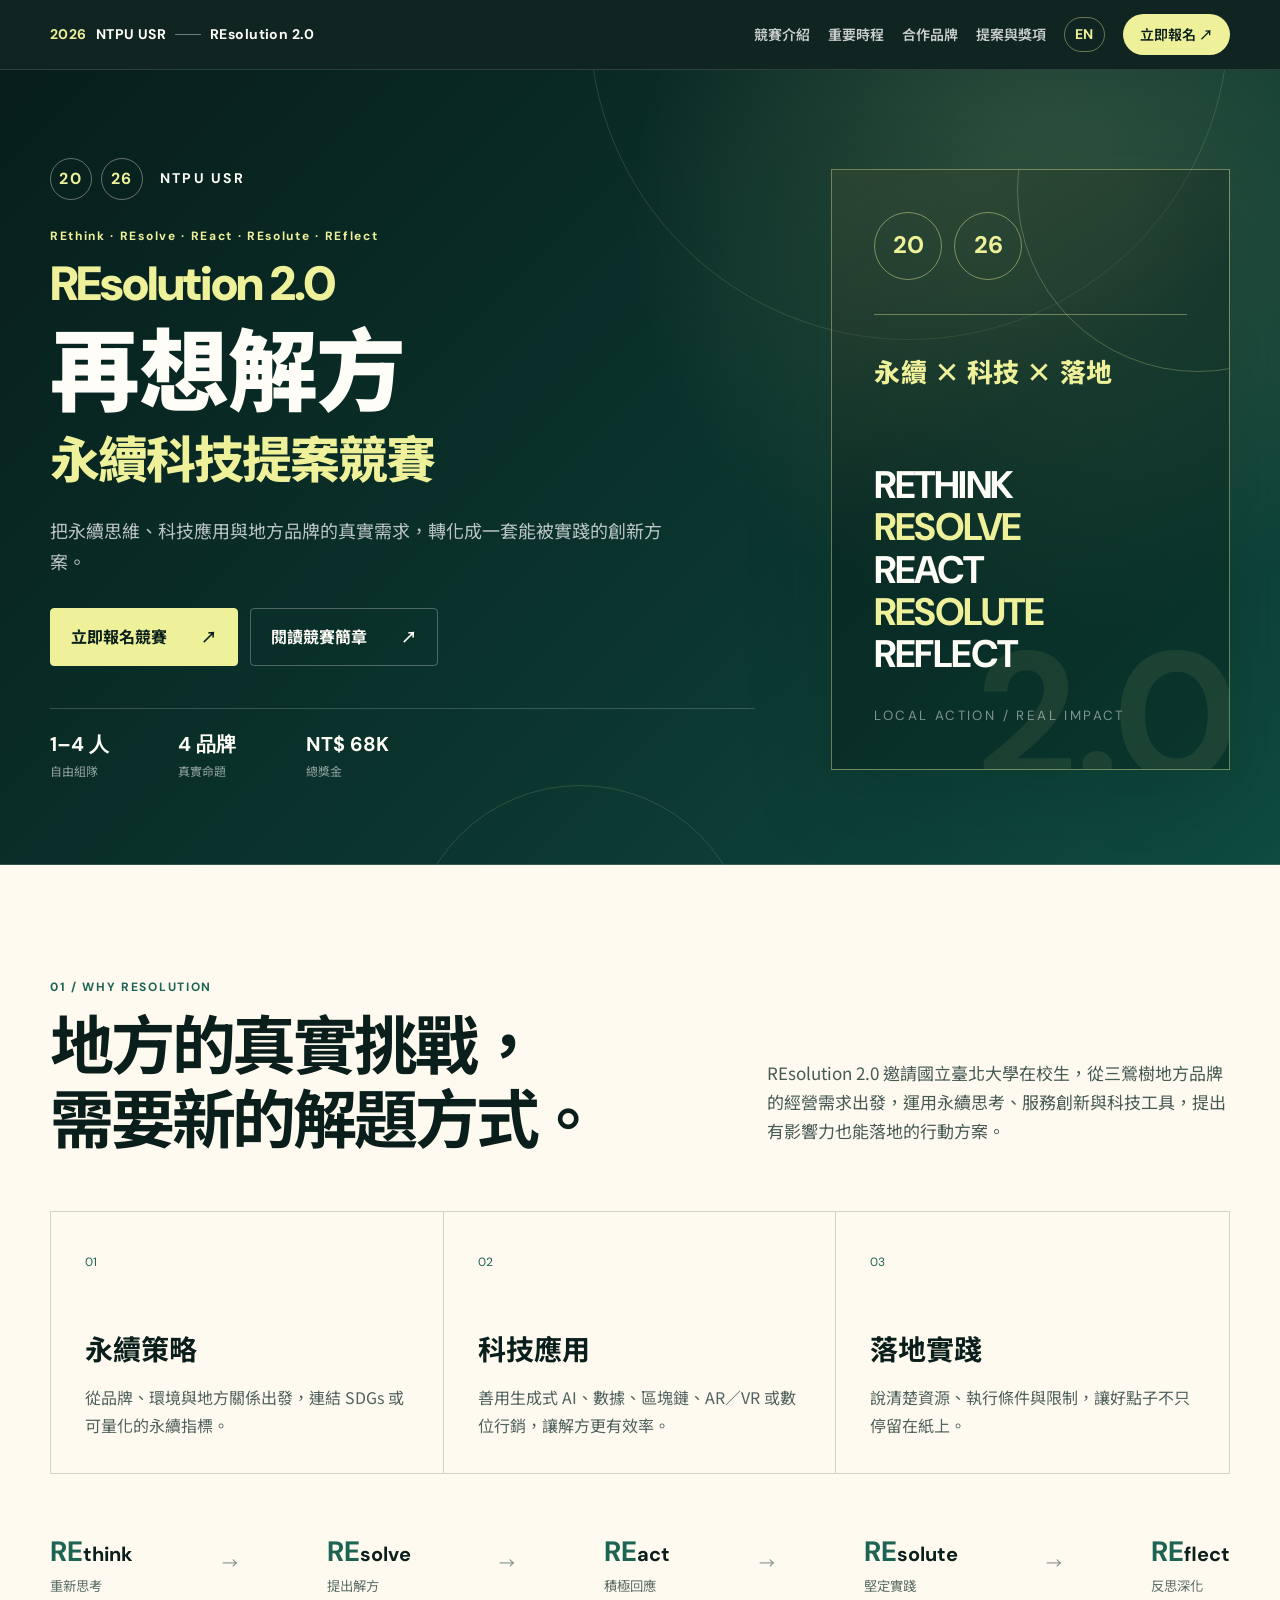
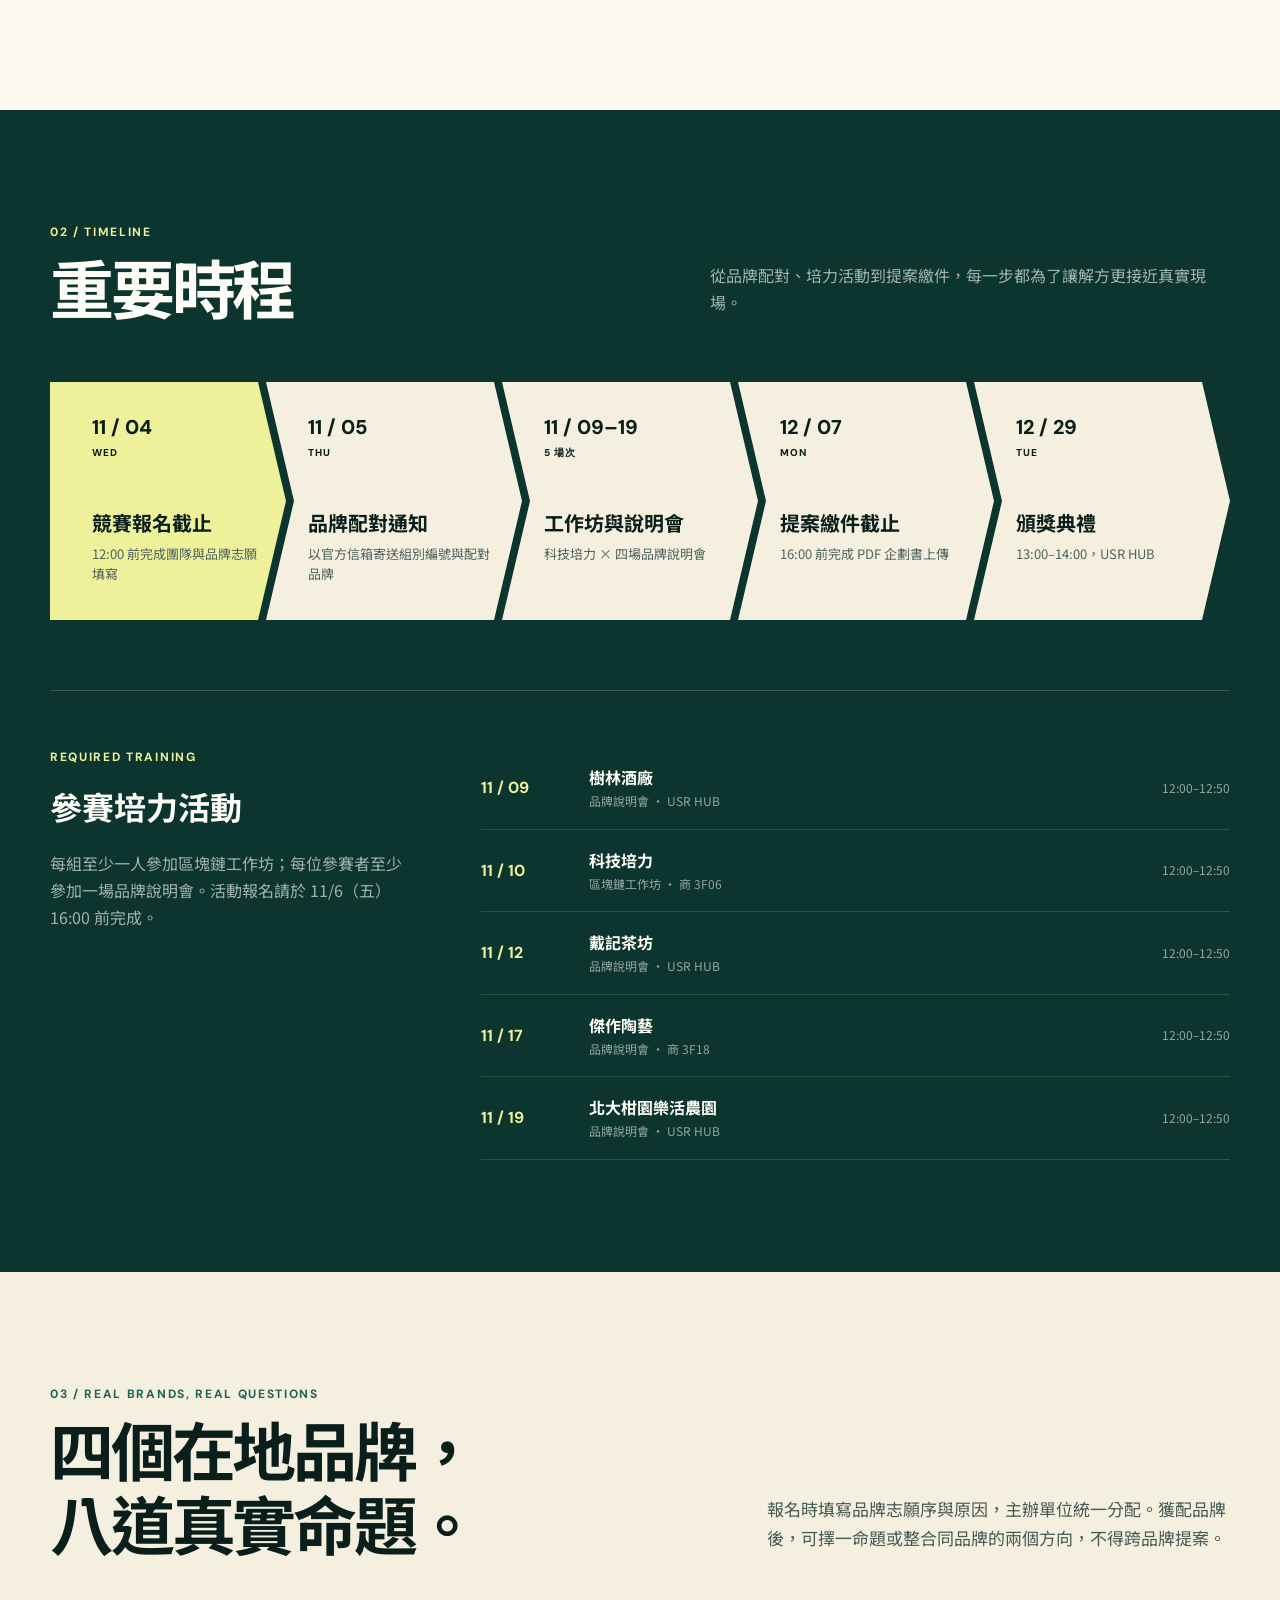
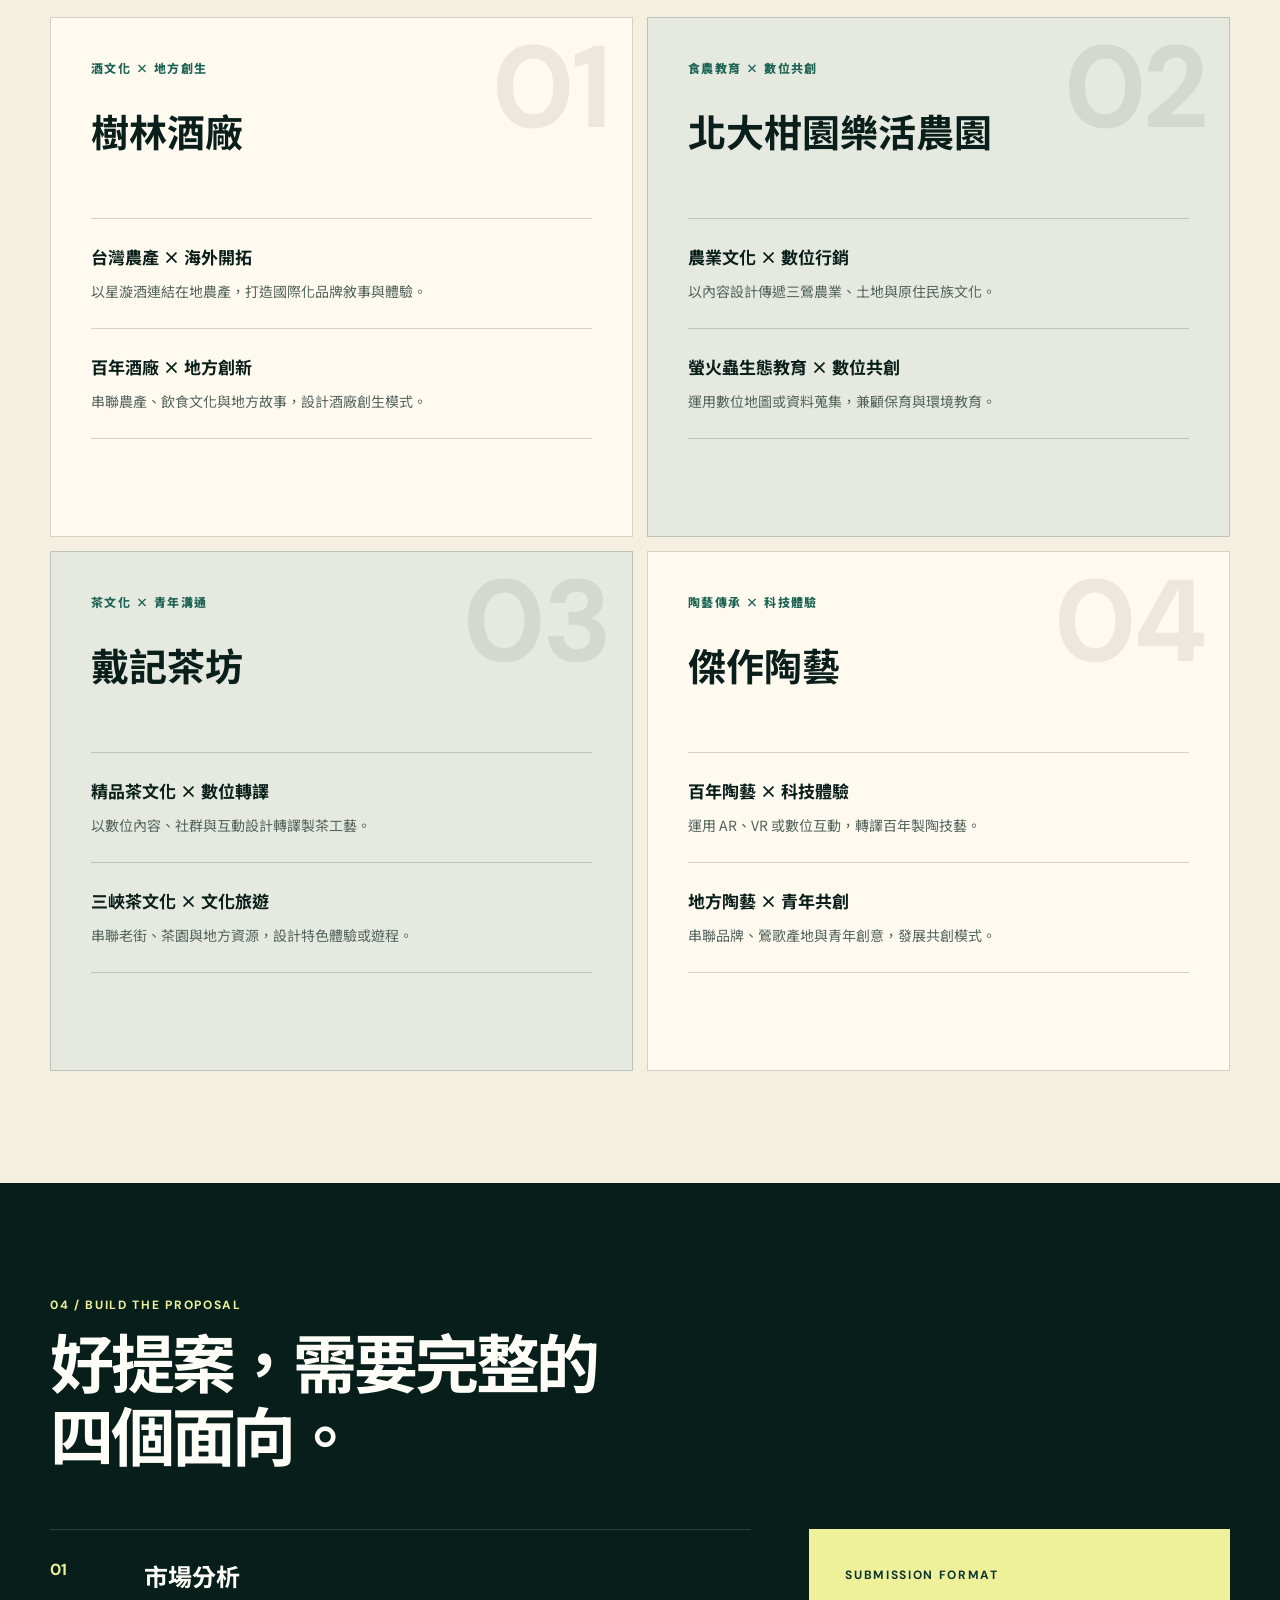
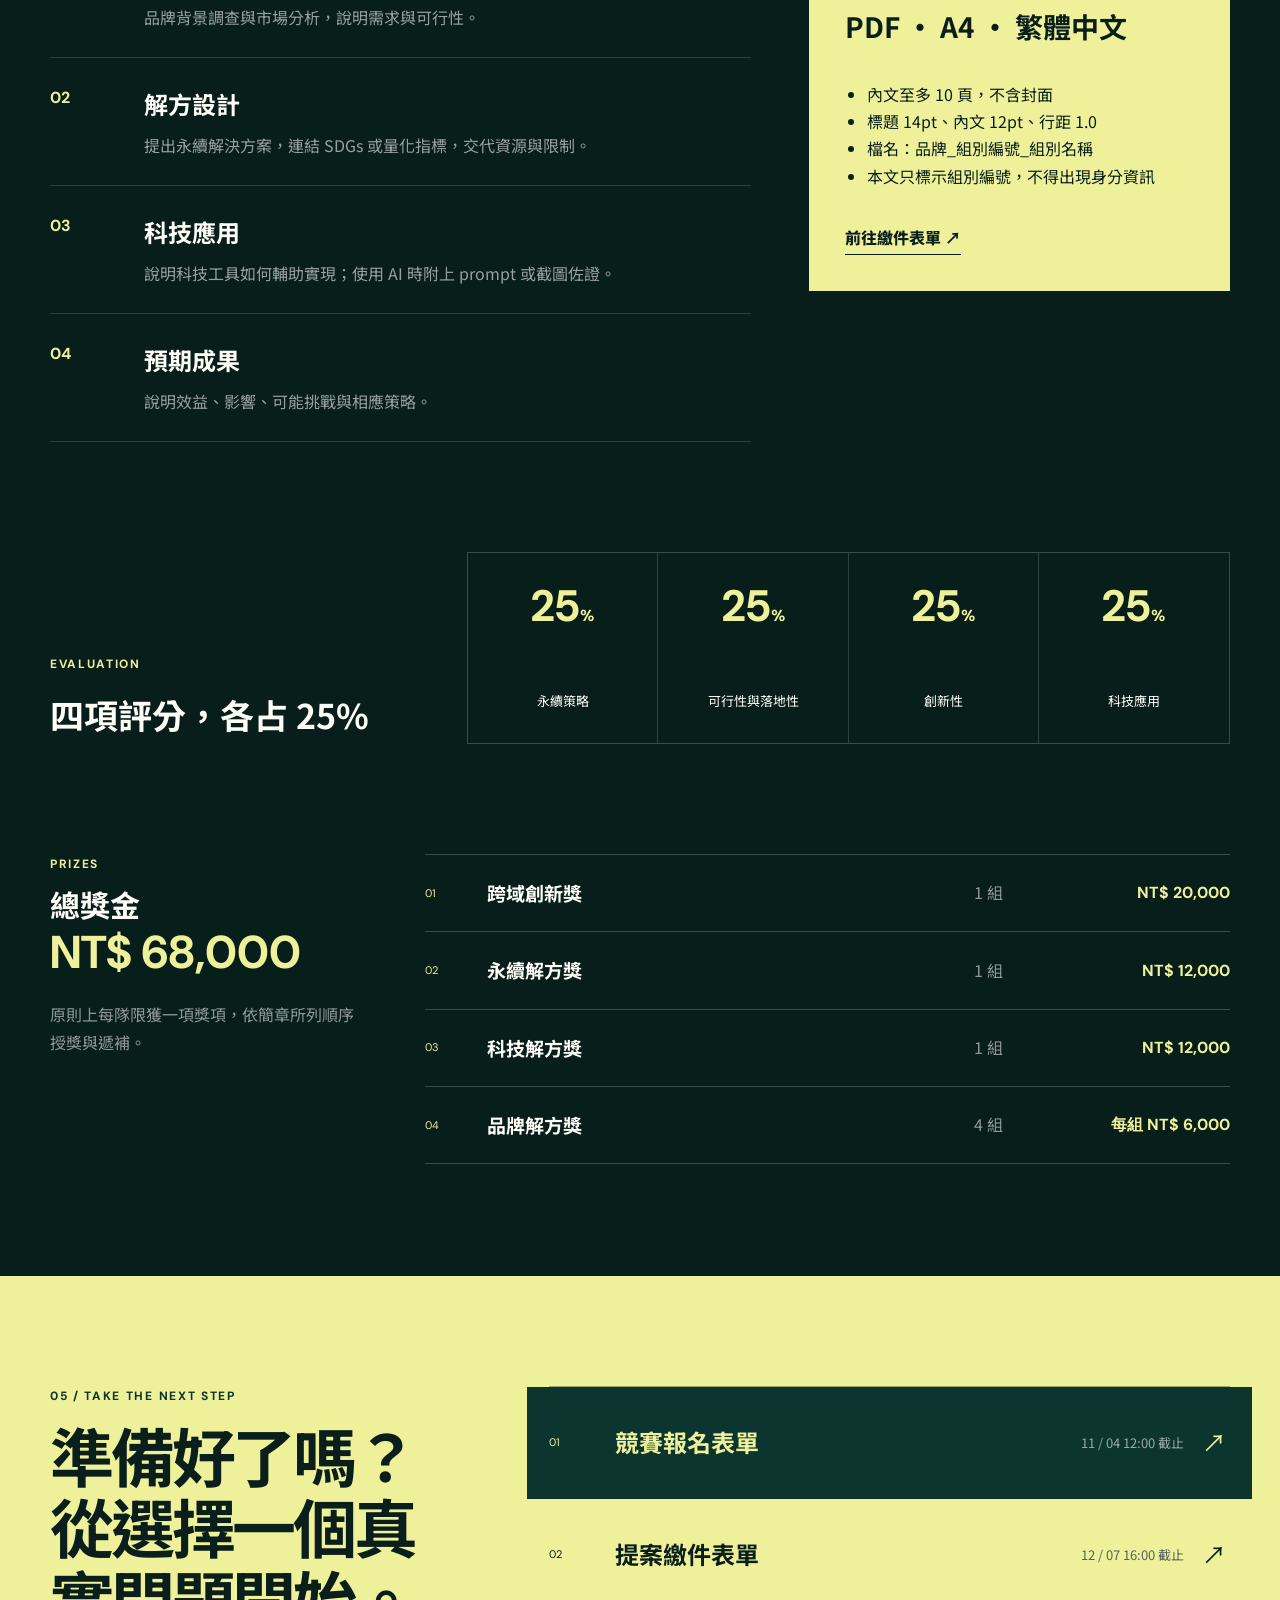
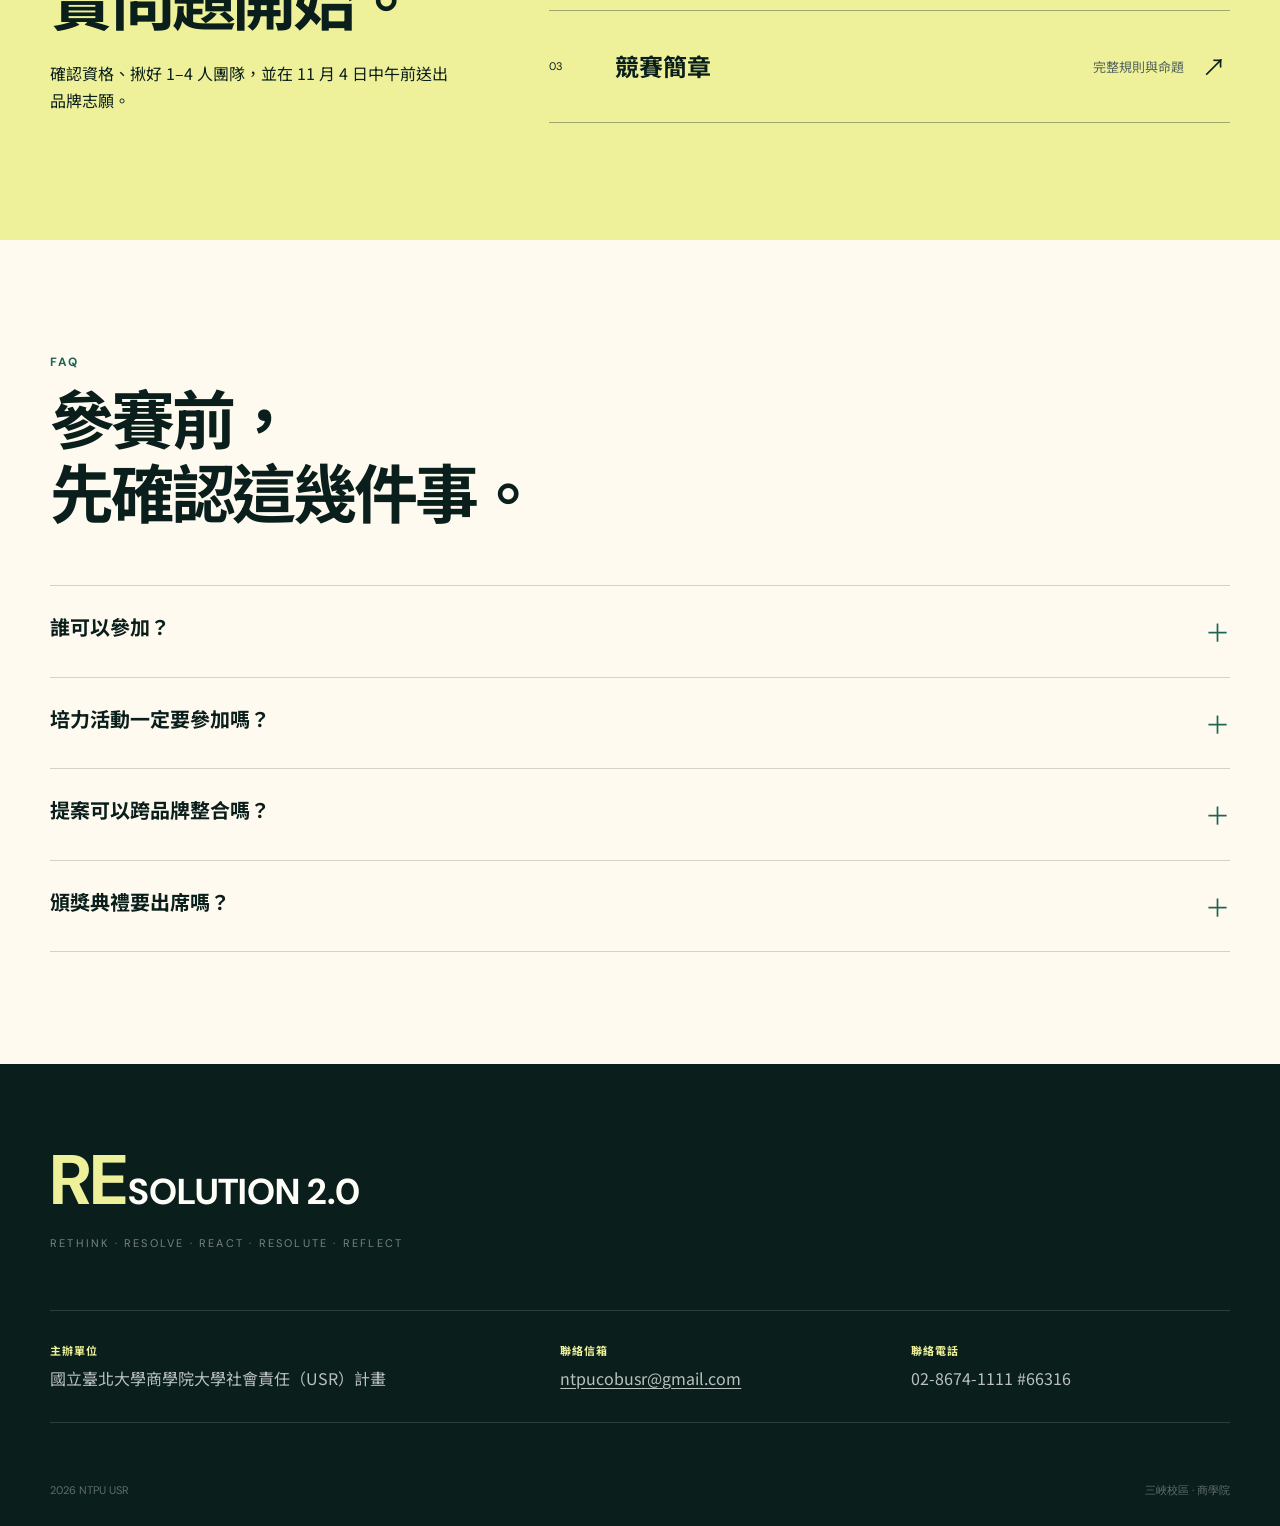
==== index.html @ 24964f37 "Publish 2026 competition website" ====
<!doctype html>
<html lang="zh-Hant">
<head>
  <meta charset="utf-8">
  <meta name="viewport" content="width=device-width, initial-scale=1">
  <meta name="theme-color" content="#0b352e">
  <meta name="description" content="2026 NTPU USR REsolution 2.0 再想解方永續科技提案競賽：以永續、科技與在地創新，回應四個地方品牌的真實命題。">
  <meta property="og:title" content="2026 NTPU USR REsolution 2.0 再想解方永續科技提案競賽">
  <meta property="og:description" content="國立臺北大學在校生組隊參加，報名至 11/4 12:00，提案繳交至 12/7 16:00。">
  <title>2026 NTPU USR REsolution 2.0｜再想解方永續科技提案競賽</title>
  <link rel="preconnect" href="https://fonts.googleapis.com">
  <link rel="preconnect" href="https://fonts.gstatic.com" crossorigin>
  <link href="https://fonts.googleapis.com/css2?family=DM+Sans:wght@500;600;700&family=Noto+Sans+TC:wght@400;500;600;700;800;900&display=swap" rel="stylesheet">
  <link rel="stylesheet" href="styles.css">
  <script src="script.js" defer></script>
</head>
<body>
  <a class="skip-link" href="#main">跳到主要內容</a>

  <header class="site-header">
    <a class="site-brand" href="#top" aria-label="回到首頁">
      <span class="brand-year">2026</span>
      <span>NTPU USR</span>
      <span class="brand-divider"></span>
      <span>REsolution 2.0</span>
    </a>
    <button class="menu-toggle" type="button" aria-label="開啟導覽選單" aria-expanded="false" aria-controls="main-nav">
      <span></span><span></span>
    </button>
    <nav id="main-nav" class="main-nav" aria-label="主要導覽">
      <a href="#about">競賽介紹</a>
      <a href="#timeline">重要時程</a>
      <a href="#challenges">合作品牌</a>
      <a href="#guide">提案與獎項</a>
      <a class="lang-switch" href="en.html" lang="en" hreflang="en" aria-label="Switch to English">EN</a>
      <a class="nav-cta" href="https://forms.gle/1GesGfNQoWFTBDYT7" target="_blank" rel="noopener">立即報名 ↗</a>
    </nav>
  </header>

  <main id="main">
    <section id="top" class="hero">
      <div class="hero-grid">
        <div class="hero-copy">
          <div class="eyebrow"><span>20</span><span>26</span><b>NTPU USR</b></div>
          <p class="hero-kicker">REthink · REsolve · REact · REsolute · REflect</p>
          <h1>
            <span class="hero-series">REsolution 2.0</span>
            <span>再想解方</span>
            <em>永續科技提案競賽</em>
          </h1>
          <p class="hero-lead">把永續思維、科技應用與地方品牌的真實需求，轉化成一套能被實踐的創新方案。</p>
          <div class="hero-actions">
            <a class="button button-primary" href="https://forms.gle/1GesGfNQoWFTBDYT7" target="_blank" rel="noopener">立即報名競賽 <span>↗</span></a>
            <a class="button button-ghost" href="https://drive.google.com/file/d/1pjyNqXkRRpVGtLLSL5lFRnSuulFTh6PD/view?usp=drivesdk" target="_blank" rel="noopener">閱讀競賽簡章 <span>↗</span></a>
          </div>
          <div class="hero-meta" aria-label="競賽重點">
            <div><b>1–4 人</b><span>自由組隊</span></div>
            <div><b>4 品牌</b><span>真實命題</span></div>
            <div><b>NT$ 68K</b><span>總獎金</span></div>
          </div>
        </div>

        <div class="hero-art" aria-hidden="true">
          <div class="art-year"><span>20</span><span>26</span></div>
          <div class="art-rule"></div>
          <p>永續 × 科技 × 落地</p>
          <div class="art-words">
            <span>RETHINK</span>
            <span>RESOLVE</span>
            <span>REACT</span>
            <span>RESOLUTE</span>
            <span>REFLECT</span>
          </div>
          <small>LOCAL ACTION / REAL IMPACT</small>
        </div>
      </div>
      <div class="hero-orbit orbit-one"></div>
      <div class="hero-orbit orbit-two"></div>
    </section>


    <section id="about" class="section intro-section">
      <div class="section-heading split-heading">
        <div>
          <p class="section-index">01 / WHY RESOLUTION</p>
          <h2>地方的真實挑戰，<br>需要新的解題方式。</h2>
        </div>
        <p>REsolution 2.0 邀請國立臺北大學在校生，從三鶯樹地方品牌的經營需求出發，運用永續思考、服務創新與科技工具，提出有影響力也能落地的行動方案。</p>
      </div>

      <div class="pillars">
        <article>
          <span>01</span>
          <h3>永續策略</h3>
          <p>從品牌、環境與地方關係出發，連結 SDGs 或可量化的永續指標。</p>
        </article>
        <article>
          <span>02</span>
          <h3>科技應用</h3>
          <p>善用生成式 AI、數據、區塊鏈、AR／VR 或數位行銷，讓解方更有效率。</p>
        </article>
        <article>
          <span>03</span>
          <h3>落地實踐</h3>
          <p>說清楚資源、執行條件與限制，讓好點子不只停留在紙上。</p>
        </article>
      </div>

      <div class="re-path" aria-label="REsolution 五大行動關鍵">
        <div><b>RE</b><span>think</span><small>重新思考</small></div>
        <i>→</i>
        <div><b>RE</b><span>solve</span><small>提出解方</small></div>
        <i>→</i>
        <div><b>RE</b><span>act</span><small>積極回應</small></div>
        <i>→</i>
        <div><b>RE</b><span>solute</span><small>堅定實踐</small></div>
        <i>→</i>
        <div><b>RE</b><span>flect</span><small>反思深化</small></div>
      </div>
    </section>

    <section id="timeline" class="section timeline-section">
      <div class="section-heading light-heading">
        <p class="section-index">02 / TIMELINE</p>
        <h2>重要時程</h2>
        <p>從品牌配對、培力活動到提案繳件，每一步都為了讓解方更接近真實現場。</p>
      </div>

      <div class="arrow-timeline">
        <article class="accent">
          <time datetime="2026-11-04T12:00:00+08:00">11 / 04 <small>WED</small></time>
          <h3>競賽報名截止</h3>
          <p>12:00 前完成團隊與品牌志願填寫</p>
        </article>
        <article>
          <time datetime="2026-11-05">11 / 05 <small>THU</small></time>
          <h3>品牌配對通知</h3>
          <p>以官方信箱寄送組別編號與配對品牌</p>
        </article>
        <article>
          <time datetime="2026-11-09">11 / 09–19 <small>5 場次</small></time>
          <h3>工作坊與說明會</h3>
          <p>科技培力 × 四場品牌說明會</p>
        </article>
        <article>
          <time datetime="2026-12-07T16:00:00+08:00">12 / 07 <small>MON</small></time>
          <h3>提案繳件截止</h3>
          <p>16:00 前完成 PDF 企劃書上傳</p>
        </article>
        <article>
          <time datetime="2026-12-29T13:00:00+08:00">12 / 29 <small>TUE</small></time>
          <h3>頒獎典禮</h3>
          <p>13:00–14:00，USR HUB</p>
        </article>
      </div>

      <div class="training-panel">
        <div class="training-intro">
          <p class="mini-label">REQUIRED TRAINING</p>
          <h3>參賽培力活動</h3>
          <p>每組至少一人參加區塊鏈工作坊；每位參賽者至少參加一場品牌說明會。活動報名請於 11/6（五）16:00 前完成。</p>
        </div>
        <div class="training-list">
          <div><time>11 / 09</time><p><b>樹林酒廠</b><span>品牌說明會 · USR HUB</span></p><small>12:00–12:50</small></div>
          <div><time>11 / 10</time><p><b>科技培力</b><span>區塊鏈工作坊 · 商 3F06</span></p><small>12:00–12:50</small></div>
          <div><time>11 / 12</time><p><b>戴記茶坊</b><span>品牌說明會 · USR HUB</span></p><small>12:00–12:50</small></div>
          <div><time>11 / 17</time><p><b>傑作陶藝</b><span>品牌說明會 · 商 3F18</span></p><small>12:00–12:50</small></div>
          <div><time>11 / 19</time><p><b>北大柑園樂活農園</b><span>品牌說明會 · USR HUB</span></p><small>12:00–12:50</small></div>
        </div>
      </div>
    </section>

    <section id="challenges" class="section challenges-section">
      <div class="section-heading split-heading">
        <div>
          <p class="section-index">03 / REAL BRANDS, REAL QUESTIONS</p>
          <h2>四個在地品牌，<br>八道真實命題。</h2>
        </div>
        <p>報名時填寫品牌志願序與原因，主辦單位統一分配。獲配品牌後，可擇一命題或整合同品牌的兩個方向，不得跨品牌提案。</p>
      </div>

      <div class="challenge-grid">
        <article class="challenge-card">
          <div class="card-no">01</div>
          <p class="card-tag">酒文化 × 地方創生</p>
          <h3>樹林酒廠</h3>
          <ul>
            <li><b>台灣農產 × 海外開拓</b><span>以星漩酒連結在地農產，打造國際化品牌敘事與體驗。</span></li>
            <li><b>百年酒廠 × 地方創新</b><span>串聯農產、飲食文化與地方故事，設計酒廠創生模式。</span></li>
          </ul>
        </article>
        <article class="challenge-card">
          <div class="card-no">02</div>
          <p class="card-tag">食農教育 × 數位共創</p>
          <h3>北大柑園樂活農園</h3>
          <ul>
            <li><b>農業文化 × 數位行銷</b><span>以內容設計傳遞三鶯農業、土地與原住民族文化。</span></li>
            <li><b>螢火蟲生態教育 × 數位共創</b><span>運用數位地圖或資料蒐集，兼顧保育與環境教育。</span></li>
          </ul>
        </article>
        <article class="challenge-card">
          <div class="card-no">03</div>
          <p class="card-tag">茶文化 × 青年溝通</p>
          <h3>戴記茶坊</h3>
          <ul>
            <li><b>精品茶文化 × 數位轉譯</b><span>以數位內容、社群與互動設計轉譯製茶工藝。</span></li>
            <li><b>三峽茶文化 × 文化旅遊</b><span>串聯老街、茶園與地方資源，設計特色體驗或遊程。</span></li>
          </ul>
        </article>
        <article class="challenge-card">
          <div class="card-no">04</div>
          <p class="card-tag">陶藝傳承 × 科技體驗</p>
          <h3>傑作陶藝</h3>
          <ul>
            <li><b>百年陶藝 × 科技體驗</b><span>運用 AR、VR 或數位互動，轉譯百年製陶技藝。</span></li>
            <li><b>地方陶藝 × 青年共創</b><span>串聯品牌、鶯歌產地與青年創意，發展共創模式。</span></li>
          </ul>
        </article>
      </div>
    </section>

    <section id="guide" class="section guide-section">
      <div class="section-heading light-heading">
        <p class="section-index">04 / BUILD THE PROPOSAL</p>
        <h2>好提案，需要完整的四個面向。</h2>
      </div>

      <div class="proposal-layout">
        <div class="proposal-list">
          <article><span>01</span><div><h3>市場分析</h3><p>品牌背景調查與市場分析，說明需求與可行性。</p></div></article>
          <article><span>02</span><div><h3>解方設計</h3><p>提出永續解決方案，連結 SDGs 或量化指標，交代資源與限制。</p></div></article>
          <article><span>03</span><div><h3>科技應用</h3><p>說明科技工具如何輔助實現；使用 AI 時附上 prompt 或截圖佐證。</p></div></article>
          <article><span>04</span><div><h3>預期成果</h3><p>說明效益、影響、可能挑戰與相應策略。</p></div></article>
        </div>

        <aside class="format-note">
          <p class="mini-label">SUBMISSION FORMAT</p>
          <h3>PDF · A4 · 繁體中文</h3>
          <ul>
            <li>內文至多 10 頁，不含封面</li>
            <li>標題 14pt、內文 12pt、行距 1.0</li>
            <li>檔名：品牌_組別編號_組別名稱</li>
            <li>本文只標示組別編號，不得出現身分資訊</li>
          </ul>
          <a href="https://forms.gle/tdmK2vrxEgrb7UgY7" target="_blank" rel="noopener">前往繳件表單 ↗</a>
        </aside>
      </div>

      <div class="evaluation">
        <div>
          <p class="mini-label">EVALUATION</p>
          <h3>四項評分，各占 25%</h3>
        </div>
        <div class="score-grid">
          <div><b>25<small>%</small></b><span>永續策略</span></div>
          <div><b>25<small>%</small></b><span>可行性與落地性</span></div>
          <div><b>25<small>%</small></b><span>創新性</span></div>
          <div><b>25<small>%</small></b><span>科技應用</span></div>
        </div>
      </div>

      <div class="prizes">
        <div class="prize-lead">
          <p class="section-index">PRIZES</p>
          <h3>總獎金<br><strong>NT$ 68,000</strong></h3>
          <p>原則上每隊限獲一項獎項，依簡章所列順序授獎與遞補。</p>
        </div>
        <div class="prize-list">
          <div><span>01</span><h4>跨域創新獎</h4><p>1 組</p><b>NT$ 20,000</b></div>
          <div><span>02</span><h4>永續解方獎</h4><p>1 組</p><b>NT$ 12,000</b></div>
          <div><span>03</span><h4>科技解方獎</h4><p>1 組</p><b>NT$ 12,000</b></div>
          <div><span>04</span><h4>品牌解方獎</h4><p>4 組</p><b>每組 NT$ 6,000</b></div>
        </div>
      </div>
    </section>

    <section class="resources-section">
      <div class="resources-copy">
        <p class="section-index">05 / TAKE THE NEXT STEP</p>
        <h2>準備好了嗎？<br>從選擇一個真實問題開始。</h2>
        <p>確認資格、揪好 1–4 人團隊，並在 11 月 4 日中午前送出品牌志願。</p>
      </div>
      <div class="resource-links">
        <a class="resource-primary" href="https://forms.gle/1GesGfNQoWFTBDYT7" target="_blank" rel="noopener"><span>01</span><b>競賽報名表單</b><em>11 / 04 12:00 截止</em><i>↗</i></a>
        <a href="https://forms.gle/tdmK2vrxEgrb7UgY7" target="_blank" rel="noopener"><span>02</span><b>提案繳件表單</b><em>12 / 07 16:00 截止</em><i>↗</i></a>
        <a href="https://drive.google.com/file/d/1pjyNqXkRRpVGtLLSL5lFRnSuulFTh6PD/view?usp=drivesdk" target="_blank" rel="noopener"><span>03</span><b>競賽簡章</b><em>完整規則與命題</em><i>↗</i></a>
      </div>
    </section>

    <section class="faq-section section">
      <div class="section-heading split-heading">
        <div><p class="section-index">FAQ</p><h2>參賽前，<br>先確認這幾件事。</h2></div>
      </div>
      <div class="faq-list">
        <details><summary>誰可以參加？<span>＋</span></summary><p>國立臺北大學在校生，包含學位生及非學位生。每隊 1–4 人，每人不可重複報名。</p></details>
        <details><summary>培力活動一定要參加嗎？<span>＋</span></summary><p>是。每組至少推派一人參與區塊鏈工作坊；每位參賽者至少參加一場品牌說明會。未完成者原則上視為未完成完整參賽程序。</p></details>
        <details><summary>提案可以跨品牌整合嗎？<span>＋</span></summary><p>不可以。可在同一指定品牌的兩個命題方向中擇一或整合，但不得跨品牌提案。</p></details>
        <details><summary>頒獎典禮要出席嗎？<span>＋</span></summary><p>要。頒獎典禮是正式競賽流程之一，將於 2026 年 12 月 29 日 13:00–14:00 在三峽校區 USR HUB 舉行。</p></details>
      </div>
    </section>
  </main>

  <footer class="site-footer">
    <div class="footer-mark">
      <b>RE</b><span>SOLUTION 2.0</span>
      <p>RETHINK · RESOLVE · REACT · RESOLUTE · REFLECT</p>
    </div>
    <div class="footer-contact">
      <p><strong>主辦單位</strong>國立臺北大學商學院大學社會責任（USR）計畫</p>
      <p><strong>聯絡信箱</strong><a href="mailto:ntpucobusr@gmail.com">ntpucobusr@gmail.com</a></p>
      <p><strong>聯絡電話</strong>02-8674-1111 #66316</p>
    </div>
    <div class="footer-bottom">
      <span>2026 NTPU USR</span>
      <span>三峽校區 · 商學院</span>
    </div>
  </footer>

  <div class="mobile-cta" aria-label="快速報名">
    <a href="https://forms.gle/1GesGfNQoWFTBDYT7" target="_blank" rel="noopener">立即報名 <span>↗</span></a>
  </div>
</body>
</html>
---- styles.css ----
:root {
  --ink: #0a1f1b;
  --green: #0b352e;
  --green-2: #0f463b;
  --green-3: #1d6454;
  --cream: #f5efdf;
  --cream-2: #fffaf0;
  --lime: #eef19a;
  --yellow: #f4ef8e;
  --gray: #c9d0c8;
  --white: #fffdf7;
  --red: #d7462f;
  --max: 1180px;
  --border: 1px solid rgba(10,31,27,.18);
  --shadow: 0 24px 80px rgba(7,29,25,.18);
}

* { box-sizing: border-box; }
html { scroll-behavior: smooth; }
body {
  margin: 0;
  background: var(--cream);
  color: var(--ink);
  font-family: "Noto Sans TC", system-ui, sans-serif;
  line-height: 1.7;
  -webkit-font-smoothing: antialiased;
}
body.menu-open { overflow: hidden; }
a { color: inherit; text-decoration: none; }
img { display: block; max-width: 100%; }
button, input { font: inherit; }
::selection { background: var(--lime); color: var(--ink); }

.skip-link {
  position: fixed;
  left: 16px;
  top: -64px;
  z-index: 100;
  background: var(--lime);
  padding: 10px 16px;
  font-weight: 800;
  transition: top .2s;
}
.skip-link:focus { top: 16px; }

.site-header {
  position: sticky;
  top: 0;
  z-index: 50;
  min-height: 70px;
  padding: 0 max(28px, calc((100vw - var(--max)) / 2));
  display: flex;
  align-items: center;
  justify-content: space-between;
  gap: 32px;
  color: var(--white);
  background: rgba(7, 29, 25, .96);
  border-bottom: 1px solid rgba(255,255,255,.12);
  backdrop-filter: blur(14px);
}
.site-brand {
  display: flex;
  align-items: center;
  gap: 9px;
  font-family: "DM Sans", sans-serif;
  font-weight: 700;
  font-size: 14px;
  letter-spacing: .03em;
  white-space: nowrap;
}
.brand-year { color: var(--lime); }
.brand-divider { width: 26px; height: 1px; background: rgba(255,255,255,.4); }
.main-nav { display: flex; align-items: center; gap: 18px; font-size: 14px; font-weight: 600; }
.main-nav a { color: rgba(255,255,255,.78); transition: color .2s; }
.main-nav a:hover, .main-nav a.active { color: var(--lime); }
.main-nav .nav-cta {
  padding: 9px 17px;
  color: var(--ink);
  background: var(--lime);
  border-radius: 999px;
}
.main-nav .nav-cta:hover { color: var(--ink); background: #fbffc2; }
.main-nav .lang-switch {
  padding: 5px 10px;
  color: var(--lime);
  border: 1px solid rgba(238,241,154,.4);
  border-radius: 999px;
  font-family: "DM Sans", "Noto Sans TC", sans-serif;
  font-weight: 700;
  letter-spacing: .04em;
}
.main-nav .lang-switch:hover { color: var(--ink); background: var(--lime); }
.menu-toggle { display: none; background: none; border: 0; padding: 10px; }
.menu-toggle span { display: block; width: 24px; height: 2px; margin: 5px 0; background: white; }

.hero {
  position: relative;
  overflow: hidden;
  padding: 88px 28px 84px;
  color: var(--white);
  background:
    radial-gradient(circle at 82% 18%, rgba(238,241,154,.14) 0 6%, transparent 34%),
    linear-gradient(135deg, #071e1b 0%, #0b352e 58%, #0f4b3f 100%);
}
.hero::after {
  content: "";
  position: absolute;
  inset: auto 0 0;
  height: 1px;
  background: rgba(255,255,255,.18);
}
.hero-grid {
  position: relative;
  z-index: 2;
  width: min(var(--max), 100%);
  margin: 0 auto;
  display: grid;
  grid-template-columns: minmax(0, 1.15fr) minmax(320px, .65fr);
  align-items: center;
  gap: 76px;
}
.eyebrow {
  display: flex;
  align-items: center;
  gap: 9px;
  margin-bottom: 26px;
  font-family: "DM Sans", sans-serif;
  letter-spacing: .12em;
}
.eyebrow span {
  display: grid;
  place-items: center;
  width: 42px;
  height: 42px;
  border: 1px solid rgba(255,255,255,.36);
  border-radius: 50%;
  color: var(--lime);
  font-weight: 700;
}
.eyebrow b { margin-left: 8px; font-size: 14px; letter-spacing: .16em; }
.hero-kicker {
  margin: 0 0 14px;
  color: var(--lime);
  font-family: "DM Sans", sans-serif;
  font-size: 12px;
  font-weight: 700;
  letter-spacing: .14em;
}
.hero h1 { margin: 0; line-height: .98; letter-spacing: -.05em; }
.hero h1 span { display: block; font-size: clamp(56px, 7vw, 94px); font-weight: 900; }
.hero h1 .hero-series {
  margin-bottom: 15px;
  font-family: "DM Sans", sans-serif;
  font-size: clamp(28px, 4vw, 48px);
  color: var(--lime);
  letter-spacing: -.04em;
}
.en-page .hero h1 > span:not(.hero-series) { font-size: clamp(46px, 5.5vw, 76px); line-height: 1.02; }
.en-page .hero h1 em { font-size: clamp(24px, 3.1vw, 40px); line-height: 1.18; max-width: 700px; }
.en-page .hero-art > p { font-size: 22px; line-height: 1.3; }
.en-page .challenge-card { min-height: 570px; }
.en-page .challenge-card h3 { line-height: 1.2; }
.en-page .prize-list h4 { line-height: 1.35; }
.hero h1 em {
  display: block;
  margin-top: 22px;
  color: var(--lime);
  font-size: clamp(30px, 4vw, 50px);
  font-style: normal;
  font-weight: 800;
  letter-spacing: -.04em;
}
.hero-lead { max-width: 620px; margin: 34px 0 0; color: rgba(255,255,255,.72); font-size: 18px; }
.hero-actions { display: flex; flex-wrap: wrap; gap: 12px; margin-top: 32px; }
.button {
  display: inline-flex;
  align-items: center;
  justify-content: space-between;
  min-width: 188px;
  padding: 14px 20px;
  border: 1px solid rgba(255,255,255,.28);
  border-radius: 4px;
  font-weight: 700;
  transition: transform .2s, background .2s, color .2s;
}
.button:hover { transform: translateY(-2px); }
.button-primary { color: var(--ink); background: var(--lime); border-color: var(--lime); }
.button-primary:hover { background: #fbffc2; }
.button-ghost:hover { color: var(--ink); background: var(--white); }
.hero-meta {
  display: flex;
  gap: 0;
  margin-top: 42px;
  border-top: 1px solid rgba(255,255,255,.18);
}
.hero-meta div { min-width: 128px; padding: 18px 26px 0 0; }
.hero-meta b, .hero-meta span { display: block; }
.hero-meta b { font-family: "DM Sans", sans-serif; font-size: 20px; }
.hero-meta span { color: rgba(255,255,255,.55); font-size: 12px; }

.hero-art {
  position: relative;
  min-height: 520px;
  padding: 42px;
  overflow: hidden;
  display: flex;
  flex-direction: column;
  justify-content: space-between;
  border: 1px solid rgba(238,241,154,.42);
  background:
    linear-gradient(145deg, rgba(238,241,154,.10), transparent 42%),
    rgba(3,18,15,.32);
  box-shadow: var(--shadow);
}
.hero-art::before {
  content: "";
  position: absolute;
  width: 360px;
  height: 360px;
  top: -160px;
  right: -150px;
  border: 1px solid rgba(238,241,154,.25);
  border-radius: 50%;
}
.hero-art::after {
  content: "2.0";
  position: absolute;
  right: -10px;
  bottom: -38px;
  color: rgba(238,241,154,.08);
  font-family: "DM Sans", sans-serif;
  font-size: 180px;
  font-weight: 700;
  line-height: 1;
}
.art-year { display: flex; gap: 12px; }
.art-year span {
  display: grid;
  place-items: center;
  width: 68px;
  height: 68px;
  color: var(--lime);
  border: 1px solid rgba(238,241,154,.45);
  border-radius: 50%;
  font-family: "DM Sans", sans-serif;
  font-size: 24px;
  font-weight: 700;
}
.art-rule { width: 100%; height: 1px; margin: 34px 0; background: rgba(238,241,154,.38); }
.hero-art > p { margin: 0 0 auto; color: var(--lime); font-size: 26px; font-weight: 800; letter-spacing: .02em; }
.art-words { position: relative; z-index: 1; display: grid; gap: 2px; margin-top: 72px; }
.art-words span { font-family: "DM Sans", sans-serif; font-size: clamp(25px, 3vw, 42px); font-weight: 700; line-height: 1.05; letter-spacing: -.04em; }
.art-words span:nth-child(even) { color: var(--lime); }
.hero-art small { position: relative; z-index: 1; margin-top: 30px; color: rgba(255,255,255,.48); font-family: "DM Sans", sans-serif; letter-spacing: .18em; }
.hero-orbit { position: absolute; border: 1px solid rgba(238,241,154,.14); border-radius: 50%; }
.orbit-one { width: 640px; height: 640px; top: -370px; right: 4%; }
.orbit-two { width: 340px; height: 340px; bottom: -260px; left: 32%; }


.section { padding: 112px 28px; scroll-margin-top: 70px; }
.section-heading { width: min(var(--max), 100%); margin: 0 auto 58px; }
.section-heading h2 { margin: 8px 0 0; font-size: clamp(40px, 5vw, 68px); line-height: 1.15; letter-spacing: -.05em; }
.section-index, .mini-label { margin: 0; font-family: "DM Sans", sans-serif; color: var(--green-3); font-size: 12px; font-weight: 700; letter-spacing: .14em; }
.split-heading { display: grid; grid-template-columns: 1.15fr .85fr; align-items: end; gap: 90px; }
.split-heading > p:last-child { margin: 0 0 7px; color: #465a54; font-size: 17px; }

.intro-section { background: var(--cream-2); }
.pillars {
  width: min(var(--max), 100%);
  margin: 0 auto;
  display: grid;
  grid-template-columns: repeat(3, 1fr);
  border: var(--border);
}
.pillars article { min-height: 260px; padding: 34px; border-right: var(--border); }
.pillars article:last-child { border-right: 0; }
.pillars article > span { color: var(--green-3); font-family: "DM Sans", sans-serif; font-size: 12px; }
.pillars h3 { margin: 52px 0 12px; font-size: 28px; }
.pillars p { margin: 0; color: #50625d; }
.re-path {
  width: min(var(--max), 100%);
  margin: 54px auto 0;
  display: flex;
  align-items: center;
  justify-content: space-between;
  gap: 16px;
}
.re-path div { display: grid; grid-template-columns: auto auto; align-items: baseline; column-gap: 0; }
.re-path b { color: var(--green-3); font-family: "DM Sans", sans-serif; font-size: 28px; }
.re-path span { font-family: "DM Sans", sans-serif; font-size: 20px; font-weight: 700; }
.re-path small { grid-column: 1 / 3; color: #5b6d67; }
.re-path i { color: #82918c; font-style: normal; }

.timeline-section { color: var(--white); background: var(--green); }
.light-heading { display: grid; grid-template-columns: 1fr 1fr; align-items: end; }
.light-heading .section-index { grid-column: 1 / 3; color: var(--lime); }
.light-heading h2 { color: var(--white); }
.light-heading > p:last-child { justify-self: end; max-width: 520px; margin: 0 0 8px; color: rgba(255,255,255,.62); }
.arrow-timeline {
  width: min(var(--max), 100%);
  margin: 0 auto;
  display: grid;
  grid-template-columns: repeat(5, 1fr);
}
.arrow-timeline article {
  position: relative;
  min-height: 238px;
  padding: 28px 28px 24px 42px;
  color: var(--ink);
  background: var(--cream);
  clip-path: polygon(0 0, calc(100% - 28px) 0, 100% 50%, calc(100% - 28px) 100%, 0 100%, 28px 50%);
  margin-left: -20px;
}
.arrow-timeline article:first-child { margin-left: 0; clip-path: polygon(0 0, calc(100% - 28px) 0, 100% 50%, calc(100% - 28px) 100%, 0 100%); }
.arrow-timeline article.accent { background: var(--lime); }
.arrow-timeline time { font-family: "DM Sans", sans-serif; font-size: 20px; font-weight: 800; }
.arrow-timeline time small { display: block; font-size: 10px; letter-spacing: .1em; }
.arrow-timeline h3 { margin: 48px 0 8px; font-size: 20px; line-height: 1.35; }
.arrow-timeline p { margin: 0; color: #4f625d; font-size: 13px; line-height: 1.55; }

.training-panel {
  width: min(var(--max), 100%);
  margin: 70px auto 0;
  display: grid;
  grid-template-columns: .65fr 1.35fr;
  gap: 70px;
  padding-top: 56px;
  border-top: 1px solid rgba(255,255,255,.18);
}
.training-intro .mini-label { color: var(--lime); }
.training-intro h3 { margin: 12px 0; font-size: 32px; }
.training-intro p:last-child { color: rgba(255,255,255,.62); }
.training-list div { display: grid; grid-template-columns: 88px 1fr auto; align-items: center; gap: 20px; padding: 17px 0; border-bottom: 1px solid rgba(255,255,255,.14); }
.training-list time { color: var(--lime); font-family: "DM Sans", sans-serif; font-weight: 700; }
.training-list p { margin: 0; }
.training-list b, .training-list span { display: block; }
.training-list span, .training-list small { color: rgba(255,255,255,.56); font-size: 12px; }

.challenges-section { background: var(--cream); }
.challenge-grid {
  width: min(var(--max), 100%);
  margin: 0 auto;
  display: grid;
  grid-template-columns: 1fr 1fr;
  gap: 14px;
}
.challenge-card {
  position: relative;
  min-height: 520px;
  padding: 40px;
  overflow: hidden;
  background: var(--cream-2);
  border: var(--border);
}
.challenge-card:nth-child(2), .challenge-card:nth-child(3) { background: #e5e9df; }
.card-no { position: absolute; top: 12px; right: 22px; color: rgba(10,31,27,.08); font-family: "DM Sans", sans-serif; font-size: 116px; font-weight: 700; line-height: 1; }
.card-tag { position: relative; margin: 0; color: var(--green-3); font-size: 12px; font-weight: 800; letter-spacing: .12em; }
.challenge-card h3 { position: relative; margin: 20px 0 55px; font-size: 38px; }
.challenge-card ul { position: relative; margin: 0; padding: 0; list-style: none; }
.challenge-card li { padding: 24px 0; border-top: var(--border); }
.challenge-card li:last-child { border-bottom: var(--border); }
.challenge-card li b, .challenge-card li span { display: block; }
.challenge-card li b { margin-bottom: 8px; font-size: 17px; }
.challenge-card li span { color: #53635e; font-size: 14px; }

.guide-section { color: var(--white); background: #071e1b; }
.proposal-layout { width: min(var(--max), 100%); margin: 0 auto; display: grid; grid-template-columns: 1.25fr .75fr; gap: 58px; }
.proposal-list article { display: grid; grid-template-columns: 70px 1fr; gap: 24px; padding: 26px 0; border-bottom: 1px solid rgba(255,255,255,.14); }
.proposal-list article:first-child { border-top: 1px solid rgba(255,255,255,.14); }
.proposal-list article > span { color: var(--lime); font-family: "DM Sans", sans-serif; font-weight: 700; }
.proposal-list h3 { margin: 0 0 7px; font-size: 24px; }
.proposal-list p { margin: 0; color: rgba(255,255,255,.58); }
.format-note { padding: 36px; color: var(--ink); background: var(--lime); align-self: start; }
.format-note .mini-label { color: var(--green); }
.format-note h3 { margin: 18px 0 30px; font-size: 28px; }
.format-note ul { margin: 0 0 34px; padding-left: 22px; }
.format-note a { display: inline-block; padding-bottom: 3px; border-bottom: 1px solid; font-weight: 800; }

.evaluation {
  width: min(var(--max), 100%);
  margin: 110px auto 0;
  display: grid;
  grid-template-columns: .65fr 1.35fr;
  gap: 50px;
  align-items: end;
}
.evaluation .mini-label { color: var(--lime); }
.evaluation h3 { margin: 12px 0 0; font-size: 34px; }
.score-grid { display: grid; grid-template-columns: repeat(4, 1fr); border: 1px solid rgba(255,255,255,.2); }
.score-grid div { display: grid; place-items: center; min-height: 190px; text-align: center; border-right: 1px solid rgba(255,255,255,.16); }
.score-grid div:last-child { border-right: 0; }
.score-grid b { color: var(--lime); font-family: "DM Sans", sans-serif; font-size: 44px; line-height: 1; }
.score-grid b small { font-size: 16px; }
.score-grid span { font-size: 13px; }

.prizes {
  width: min(var(--max), 100%);
  margin: 110px auto 0;
  display: grid;
  grid-template-columns: .55fr 1.45fr;
  gap: 70px;
}
.prize-lead .section-index { color: var(--lime); }
.prize-lead h3 { margin: 12px 0 20px; font-size: 30px; line-height: 1.25; }
.prize-lead h3 strong { color: var(--lime); font-family: "DM Sans", sans-serif; font-size: 46px; }
.prize-lead p:last-child { color: rgba(255,255,255,.55); }
.prize-list { border-top: 1px solid rgba(255,255,255,.2); }
.prize-list div { display: grid; grid-template-columns: 46px 1fr 70px 170px; align-items: center; gap: 16px; padding: 22px 0; border-bottom: 1px solid rgba(255,255,255,.2); }
.prize-list span { color: var(--lime); font-family: "DM Sans", sans-serif; font-size: 11px; }
.prize-list h4, .prize-list p { margin: 0; }
.prize-list h4 { font-size: 19px; }
.prize-list p { color: rgba(255,255,255,.55); }
.prize-list b { justify-self: end; font-family: "DM Sans", sans-serif; color: var(--lime); }

.resources-section {
  padding: 110px max(28px, calc((100vw - var(--max)) / 2));
  display: grid;
  grid-template-columns: .75fr 1.25fr;
  gap: 90px;
  background: var(--lime);
}
.resources-copy .section-index { color: var(--green); }
.resources-copy h2 { margin: 12px 0 26px; font-size: clamp(40px, 5vw, 66px); line-height: 1.12; letter-spacing: -.05em; }
.resources-copy p:last-child { max-width: 470px; }
.resource-links { border-top: 1px solid rgba(10,31,27,.35); }
.resource-links a { display: grid; grid-template-columns: 48px 1fr auto 28px; align-items: center; gap: 18px; min-height: 112px; padding: 20px 0; border-bottom: 1px solid rgba(10,31,27,.35); }
.resource-links a:hover b { transform: translateX(5px); }
.resource-links span { font-family: "DM Sans", sans-serif; font-size: 11px; }
.resource-links b { font-size: 24px; transition: transform .2s; }
.resource-links em { color: #53625c; font-size: 13px; font-style: normal; }
.resource-links i { font-size: 24px; font-style: normal; }
.resource-links .resource-primary { color: var(--lime); background: var(--green); margin: 0 -22px; padding-left: 22px; padding-right: 22px; }
.resource-links .resource-primary em { color: rgba(255,255,255,.58); }

.faq-section { background: var(--cream-2); }
.faq-list { width: min(var(--max), 100%); margin: 0 auto; border-top: var(--border); }
.faq-list details { border-bottom: var(--border); }
.faq-list summary { display: flex; justify-content: space-between; gap: 20px; padding: 24px 0; cursor: pointer; list-style: none; font-size: 20px; font-weight: 700; }
.faq-list summary::-webkit-details-marker { display: none; }
.faq-list summary span { color: var(--green-3); font-size: 25px; font-weight: 400; transition: transform .2s; }
.faq-list details[open] summary span { transform: rotate(45deg); }
.faq-list details p { max-width: 760px; margin: -4px 0 26px; color: #53645e; }

.site-footer { padding: 82px max(28px, calc((100vw - var(--max)) / 2)) 26px; color: var(--white); background: var(--ink); }
.footer-mark b { color: var(--lime); font-family: "DM Sans", sans-serif; font-size: 70px; line-height: 1; }
.footer-mark > span { font-family: "DM Sans", sans-serif; font-size: 36px; font-weight: 700; }
.footer-mark p { color: rgba(255,255,255,.45); font-family: "DM Sans", sans-serif; font-size: 11px; letter-spacing: .2em; }
.footer-contact { margin: 58px 0; display: grid; grid-template-columns: 1.5fr 1fr 1fr; gap: 32px; padding: 30px 0; border-top: 1px solid rgba(255,255,255,.14); border-bottom: 1px solid rgba(255,255,255,.14); }
.footer-contact p { margin: 0; color: rgba(255,255,255,.72); }
.footer-contact strong { display: block; margin-bottom: 5px; color: var(--lime); font-size: 11px; letter-spacing: .08em; }
.footer-contact a { text-decoration: underline; text-underline-offset: 3px; }
.footer-bottom { display: flex; justify-content: space-between; color: rgba(255,255,255,.35); font-family: "DM Sans", sans-serif; font-size: 11px; }
.mobile-cta { display: none; }

@media (max-width: 980px) {
  .main-nav { position: fixed; inset: 70px 0 auto; display: none; flex-direction: column; align-items: stretch; padding: 28px; background: #071e1b; }
  .main-nav.open { display: flex; }
  .main-nav a { font-size: 18px; }
  .menu-toggle { display: block; }
  .hero-grid { grid-template-columns: 1fr .55fr; gap: 40px; }
    .split-heading { gap: 40px; }
  .arrow-timeline { grid-template-columns: 1fr; gap: 8px; }
  .arrow-timeline article, .arrow-timeline article:first-child { min-height: 150px; margin: 0; padding: 26px; clip-path: none; }
  .arrow-timeline h3 { margin: 20px 0 4px; }
  .training-panel { grid-template-columns: 1fr; gap: 28px; }
  .proposal-layout { grid-template-columns: 1fr; }
  .format-note { max-width: none; }
  .evaluation { grid-template-columns: 1fr; }
  .prizes { grid-template-columns: 1fr; }
  .resources-section { grid-template-columns: 1fr; gap: 50px; }
}

@media (max-width: 760px) {
  .site-header { min-height: 62px; padding: 0 18px; }
  .site-brand { font-size: 12px; }
  .brand-divider, .site-brand span:last-child { display: none; }
  .main-nav { inset: 62px 0 auto; }
  .hero { padding: 62px 18px 60px; }
  .hero-grid { grid-template-columns: 1fr; }
  .hero-copy { display: contents; }
  .eyebrow, .hero-kicker, .hero h1, .hero-lead, .hero-actions, .hero-meta { grid-column: 1; }
  .hero-meta { width: 100%; }
  .hero-meta div { min-width: 0; flex: 1; padding-right: 10px; }
  .section { padding: 82px 18px; }
  .split-heading, .light-heading { grid-template-columns: 1fr; gap: 24px; }
  .light-heading .section-index { grid-column: 1; }
  .light-heading > p:last-child { justify-self: start; }
  .pillars { grid-template-columns: 1fr; }
  .pillars article { min-height: 200px; border-right: 0; border-bottom: var(--border); }
  .pillars article:last-child { border-bottom: 0; }
  .pillars h3 { margin-top: 24px; }
  .re-path { align-items: stretch; overflow-x: auto; justify-content: flex-start; padding-bottom: 14px; }
  .re-path div { min-width: 126px; }
  .re-path i { align-self: center; }
  .training-list div { grid-template-columns: 76px 1fr; }
  .training-list small { grid-column: 2; }
  .challenge-grid { grid-template-columns: 1fr; }
  .challenge-card { min-height: 0; padding: 30px 26px; }
  .score-grid { grid-template-columns: 1fr 1fr; }
  .score-grid div { min-height: 150px; border-bottom: 1px solid rgba(255,255,255,.16); }
  .prize-list div { grid-template-columns: 34px 1fr auto; }
  .prize-list p { display: none; }
  .prize-list b { grid-column: 2 / 4; justify-self: start; }
  .resources-section { padding: 82px 18px; }
  .resource-links a { grid-template-columns: 36px 1fr 26px; }
  .resource-links em { grid-column: 2; }
  .resource-links i { grid-column: 3; grid-row: 1 / 3; }
  .footer-mark b { font-size: 54px; }
  .footer-mark > span { font-size: 25px; }
  .footer-contact { grid-template-columns: 1fr; }
  .mobile-cta { position: fixed; z-index: 45; left: 14px; right: 14px; bottom: 14px; display: block; }
  .mobile-cta a { display: flex; justify-content: space-between; padding: 14px 18px; color: var(--ink); background: var(--lime); border: 1px solid var(--ink); box-shadow: 0 8px 28px rgba(0,0,0,.22); font-weight: 900; }
  .site-footer { padding-bottom: 90px; }
}

@media (prefers-reduced-motion: reduce) {
  html { scroll-behavior: auto; }
  *, *::before, *::after { transition: none !important; }
}
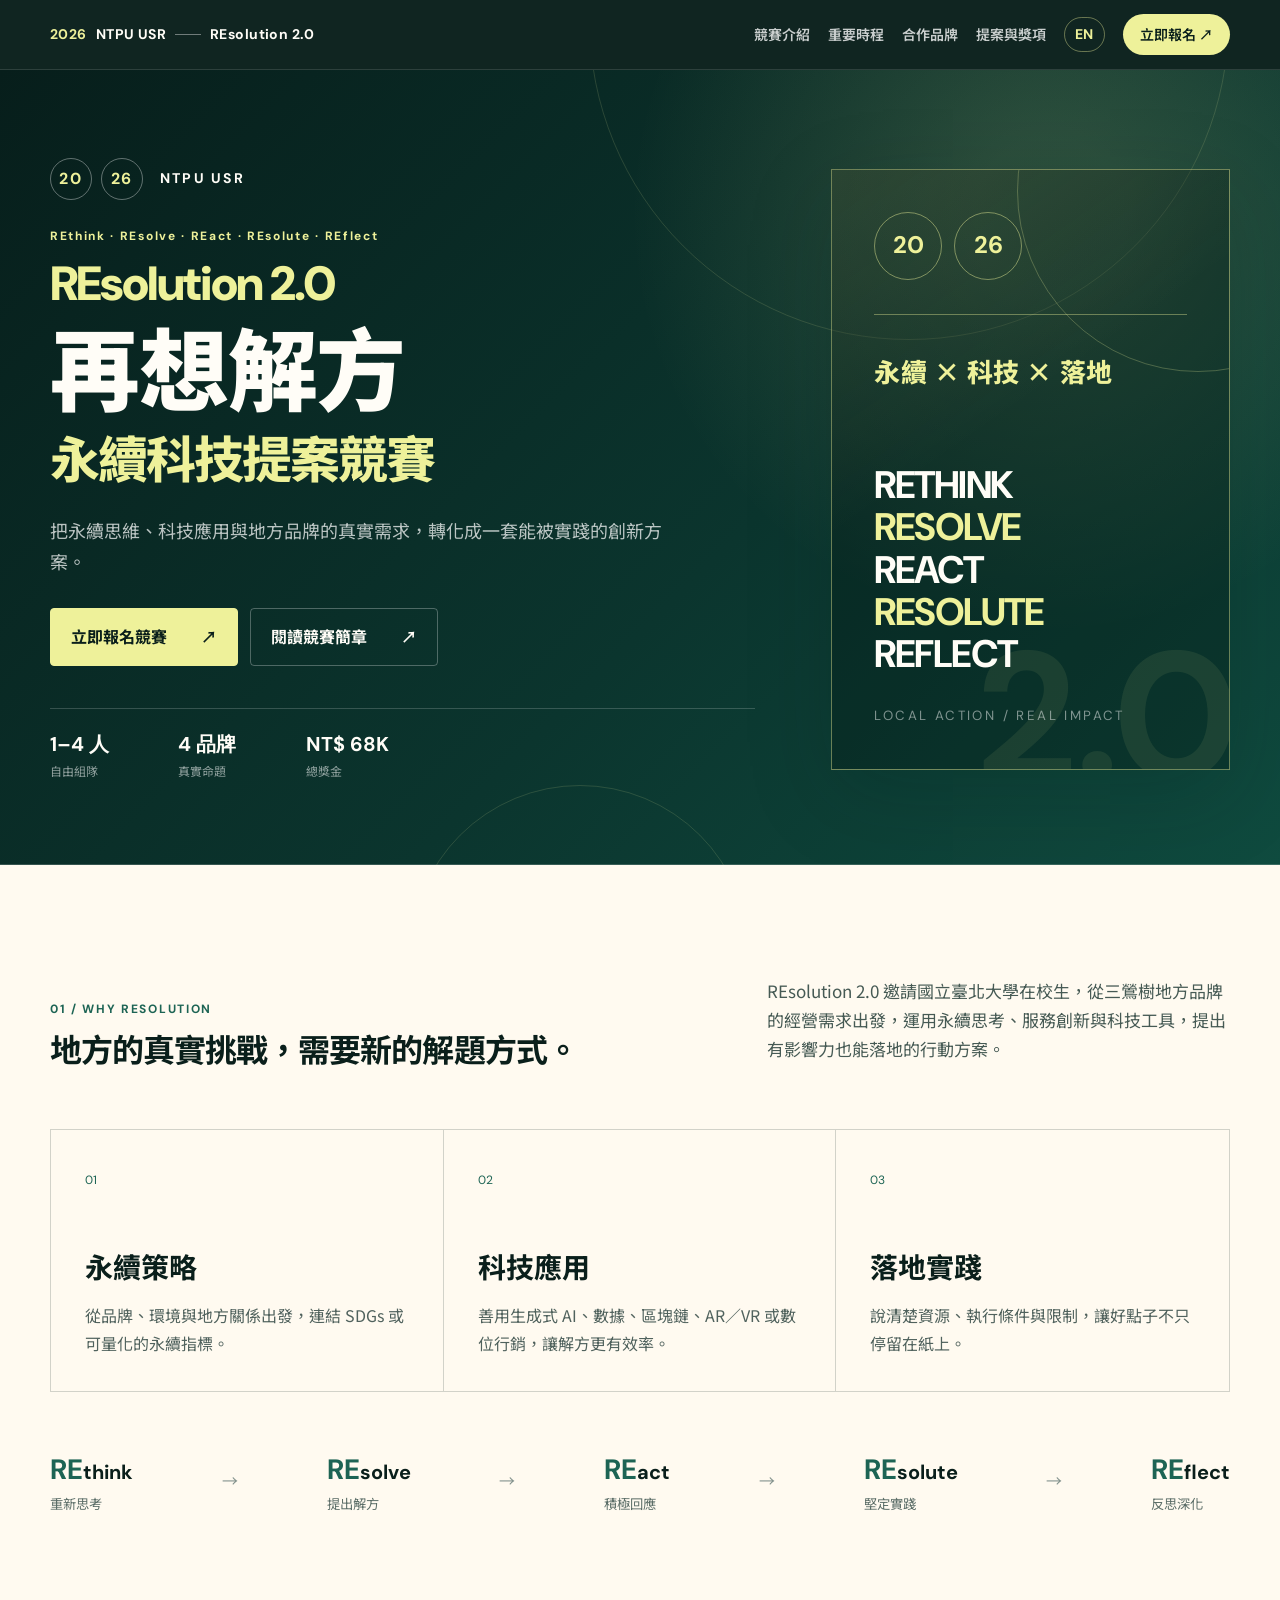
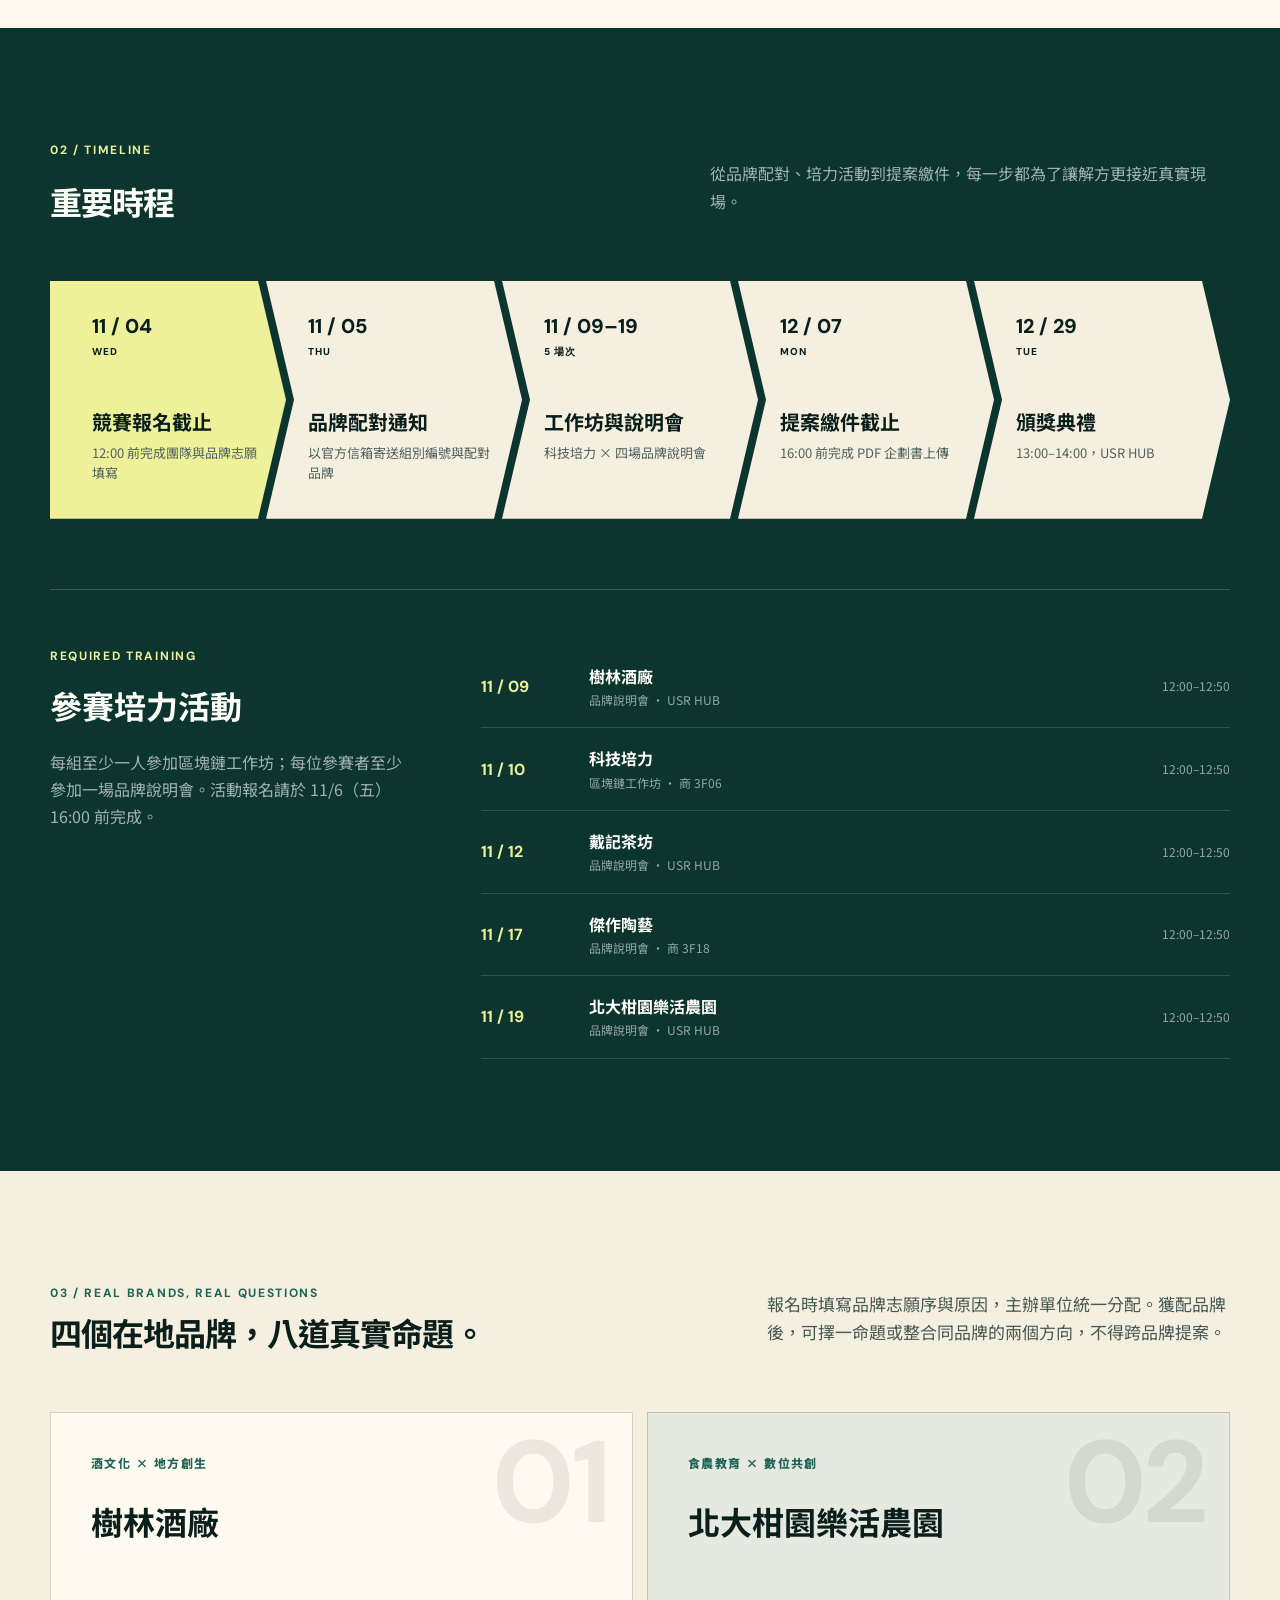
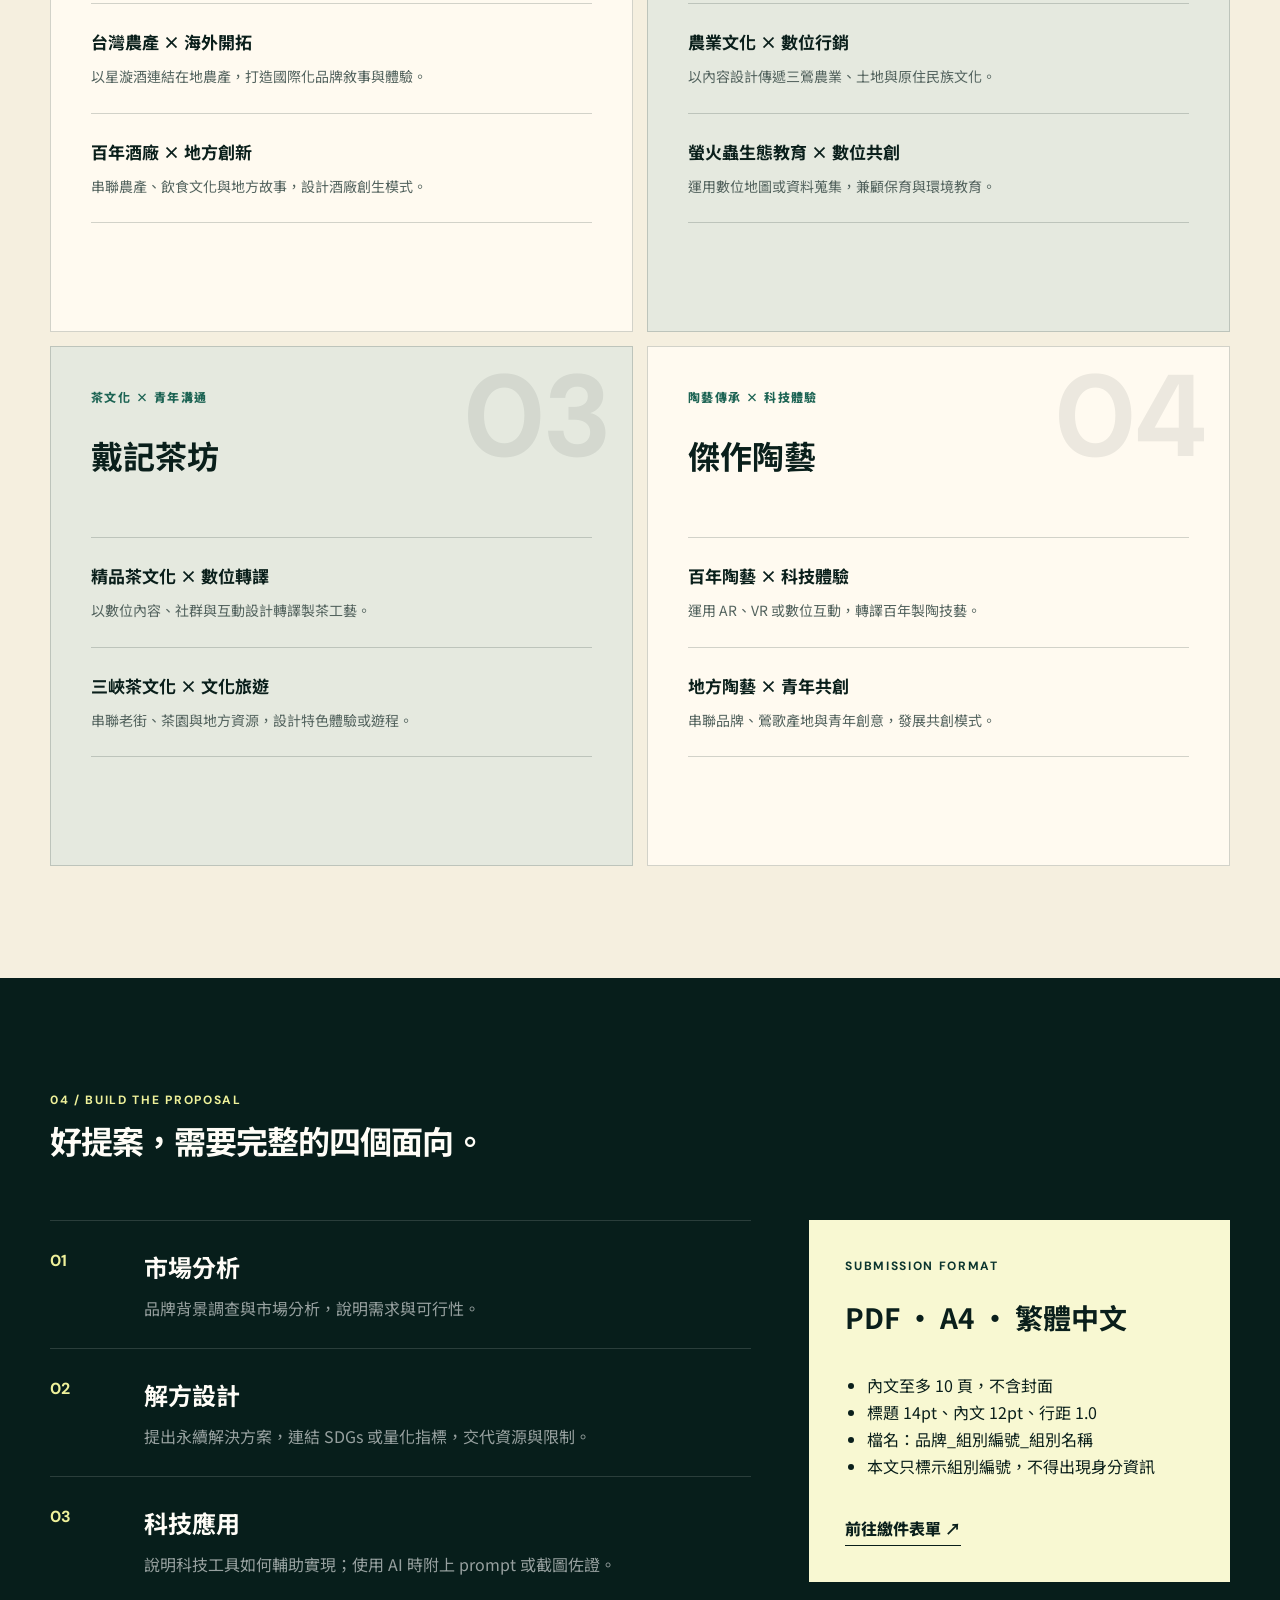
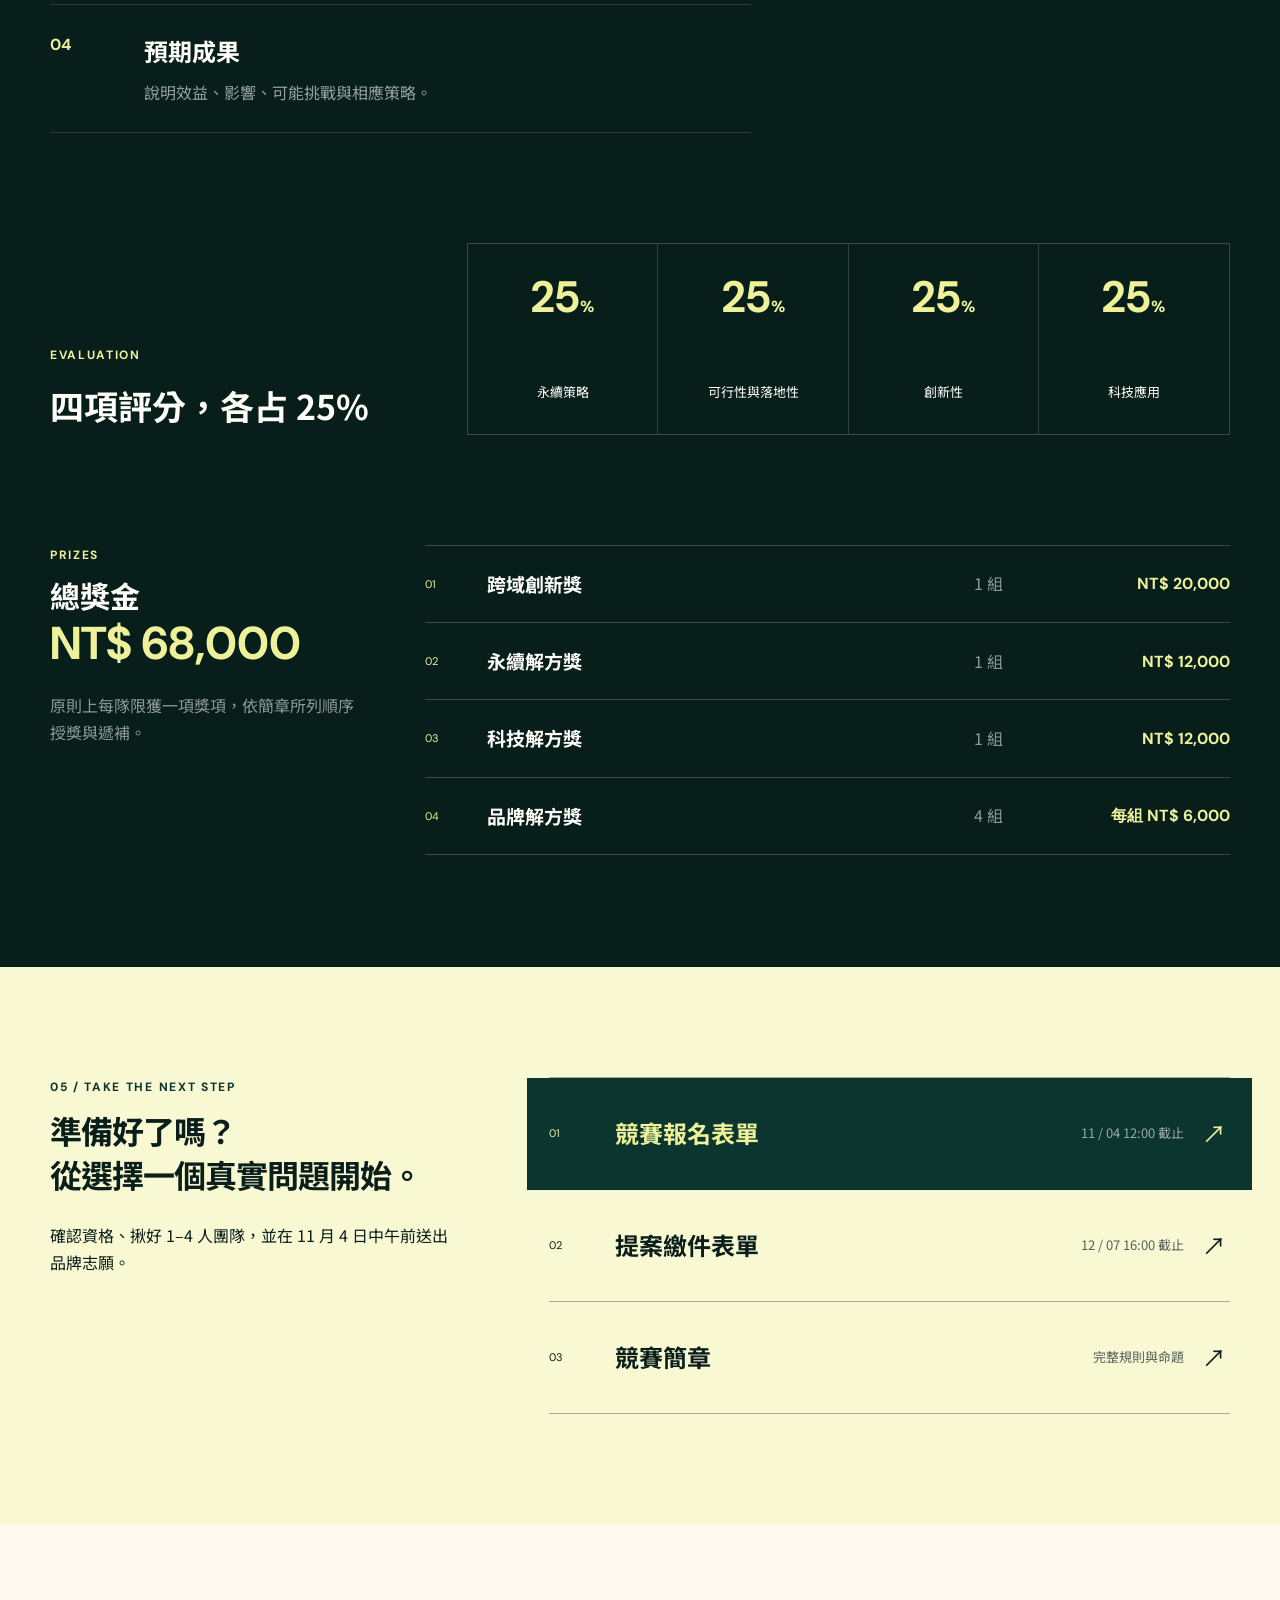
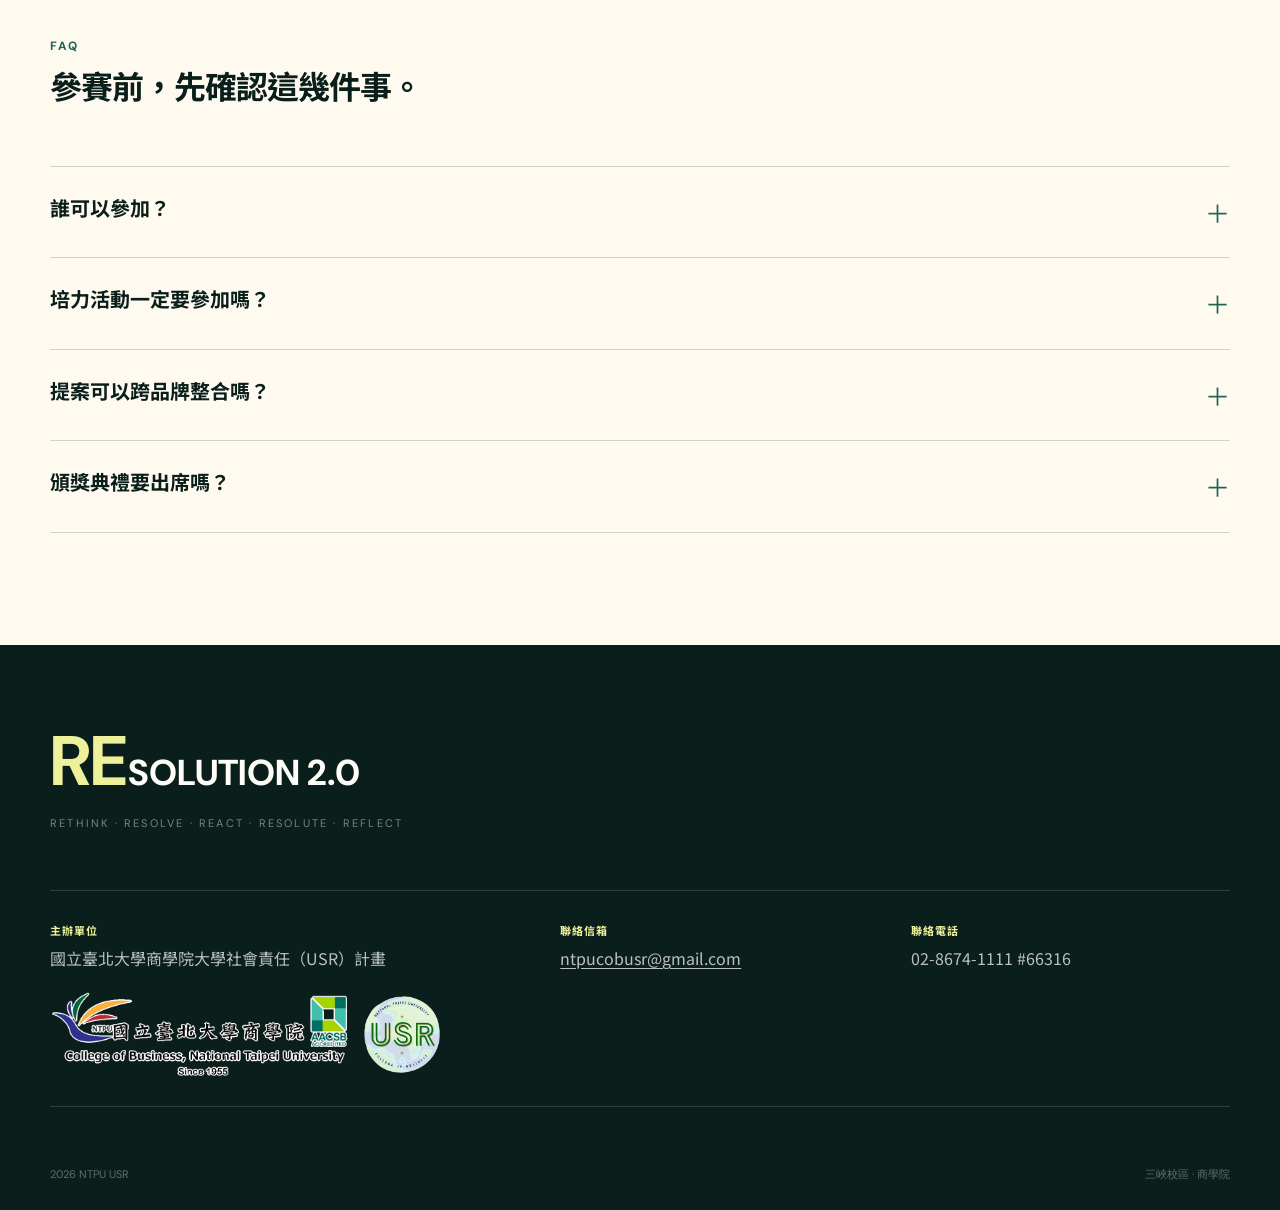
==== commit 76858467: "Add files via upload" ====
--- a/index.html
+++ b/index.html
@@ -83,7 +83,7 @@
       <div class="section-heading split-heading">
         <div>
           <p class="section-index">01 / WHY RESOLUTION</p>
-          <h2>地方的真實挑戰，<br>需要新的解題方式。</h2>
+          <h2 class="section-title-compact">地方的真實挑戰，需要新的解題方式。</h2>
         </div>
         <p>REsolution 2.0 邀請國立臺北大學在校生，從三鶯樹地方品牌的經營需求出發，運用永續思考、服務創新與科技工具，提出有影響力也能落地的行動方案。</p>
       </div>
@@ -122,7 +122,7 @@
     <section id="timeline" class="section timeline-section">
       <div class="section-heading light-heading">
         <p class="section-index">02 / TIMELINE</p>
-        <h2>重要時程</h2>
+        <h2 class="section-title-compact">重要時程</h2>
         <p>從品牌配對、培力活動到提案繳件，每一步都為了讓解方更接近真實現場。</p>
       </div>
 
@@ -174,7 +174,7 @@
       <div class="section-heading split-heading">
         <div>
           <p class="section-index">03 / REAL BRANDS, REAL QUESTIONS</p>
-          <h2>四個在地品牌，<br>八道真實命題。</h2>
+          <h2 class="section-title-compact">四個在地品牌，八道真實命題。</h2>
         </div>
         <p>報名時填寫品牌志願序與原因，主辦單位統一分配。獲配品牌後，可擇一命題或整合同品牌的兩個方向，不得跨品牌提案。</p>
       </div>
@@ -183,7 +183,7 @@
         <article class="challenge-card">
           <div class="card-no">01</div>
           <p class="card-tag">酒文化 × 地方創生</p>
-          <h3>樹林酒廠</h3>
+          <h3 class="brand-title-compact">樹林酒廠</h3>
           <ul>
             <li><b>台灣農產 × 海外開拓</b><span>以星漩酒連結在地農產，打造國際化品牌敘事與體驗。</span></li>
             <li><b>百年酒廠 × 地方創新</b><span>串聯農產、飲食文化與地方故事，設計酒廠創生模式。</span></li>
@@ -192,7 +192,7 @@
         <article class="challenge-card">
           <div class="card-no">02</div>
           <p class="card-tag">食農教育 × 數位共創</p>
-          <h3>北大柑園樂活農園</h3>
+          <h3 class="brand-title-compact">北大柑園樂活農園</h3>
           <ul>
             <li><b>農業文化 × 數位行銷</b><span>以內容設計傳遞三鶯農業、土地與原住民族文化。</span></li>
             <li><b>螢火蟲生態教育 × 數位共創</b><span>運用數位地圖或資料蒐集，兼顧保育與環境教育。</span></li>
@@ -201,7 +201,7 @@
         <article class="challenge-card">
           <div class="card-no">03</div>
           <p class="card-tag">茶文化 × 青年溝通</p>
-          <h3>戴記茶坊</h3>
+          <h3 class="brand-title-compact">戴記茶坊</h3>
           <ul>
             <li><b>精品茶文化 × 數位轉譯</b><span>以數位內容、社群與互動設計轉譯製茶工藝。</span></li>
             <li><b>三峽茶文化 × 文化旅遊</b><span>串聯老街、茶園與地方資源，設計特色體驗或遊程。</span></li>
@@ -210,7 +210,7 @@
         <article class="challenge-card">
           <div class="card-no">04</div>
           <p class="card-tag">陶藝傳承 × 科技體驗</p>
-          <h3>傑作陶藝</h3>
+          <h3 class="brand-title-compact">傑作陶藝</h3>
           <ul>
             <li><b>百年陶藝 × 科技體驗</b><span>運用 AR、VR 或數位互動，轉譯百年製陶技藝。</span></li>
             <li><b>地方陶藝 × 青年共創</b><span>串聯品牌、鶯歌產地與青年創意，發展共創模式。</span></li>
@@ -222,7 +222,7 @@
     <section id="guide" class="section guide-section">
       <div class="section-heading light-heading">
         <p class="section-index">04 / BUILD THE PROPOSAL</p>
-        <h2>好提案，需要完整的四個面向。</h2>
+        <h2 class="section-title-compact">好提案，需要完整的四個面向。</h2>
       </div>
 
       <div class="proposal-layout">
@@ -277,7 +277,7 @@
     <section class="resources-section">
       <div class="resources-copy">
         <p class="section-index">05 / TAKE THE NEXT STEP</p>
-        <h2>準備好了嗎？<br>從選擇一個真實問題開始。</h2>
+        <h2 class="section-title-compact">準備好了嗎？<br>從選擇一個真實問題開始。</h2>
         <p>確認資格、揪好 1–4 人團隊，並在 11 月 4 日中午前送出品牌志願。</p>
       </div>
       <div class="resource-links">
@@ -289,7 +289,7 @@
 
     <section class="faq-section section">
       <div class="section-heading split-heading">
-        <div><p class="section-index">FAQ</p><h2>參賽前，<br>先確認這幾件事。</h2></div>
+        <div><p class="section-index">FAQ</p><h2 class="section-title-compact">參賽前，先確認這幾件事。</h2></div>
       </div>
       <div class="faq-list">
         <details><summary>誰可以參加？<span>＋</span></summary><p>國立臺北大學在校生，包含學位生及非學位生。每隊 1–4 人，每人不可重複報名。</p></details>
@@ -306,7 +306,13 @@
       <p>RETHINK · RESOLVE · REACT · RESOLUTE · REFLECT</p>
     </div>
     <div class="footer-contact">
-      <p><strong>主辦單位</strong>國立臺北大學商學院大學社會責任（USR）計畫</p>
+      <div class="footer-organizer">
+        <p><strong>主辦單位</strong>國立臺北大學商學院大學社會責任（USR）計畫</p>
+        <div class="footer-logos" aria-label="主辦單位標誌">
+          <img class="footer-logo-cob" src="assets/ntpu-college-of-business-logo.png" alt="國立臺北大學商學院">
+          <img class="footer-logo-usr" src="assets/ntpu-usr-logo.png" alt="國立臺北大學商學院 USR">
+        </div>
+      </div>
       <p><strong>聯絡信箱</strong><a href="mailto:ntpucobusr@gmail.com">ntpucobusr@gmail.com</a></p>
       <p><strong>聯絡電話</strong>02-8674-1111 #66316</p>
     </div>
--- a/styles.css
+++ b/styles.css
@@ -1,523 +1,538 @@
-:root {
-  --ink: #0a1f1b;
-  --green: #0b352e;
-  --green-2: #0f463b;
-  --green-3: #1d6454;
-  --cream: #f5efdf;
-  --cream-2: #fffaf0;
-  --lime: #eef19a;
-  --yellow: #f4ef8e;
-  --gray: #c9d0c8;
-  --white: #fffdf7;
-  --red: #d7462f;
-  --max: 1180px;
-  --border: 1px solid rgba(10,31,27,.18);
-  --shadow: 0 24px 80px rgba(7,29,25,.18);
-}
-
-* { box-sizing: border-box; }
-html { scroll-behavior: smooth; }
-body {
-  margin: 0;
-  background: var(--cream);
-  color: var(--ink);
-  font-family: "Noto Sans TC", system-ui, sans-serif;
-  line-height: 1.7;
-  -webkit-font-smoothing: antialiased;
-}
-body.menu-open { overflow: hidden; }
-a { color: inherit; text-decoration: none; }
-img { display: block; max-width: 100%; }
-button, input { font: inherit; }
-::selection { background: var(--lime); color: var(--ink); }
-
-.skip-link {
-  position: fixed;
-  left: 16px;
-  top: -64px;
-  z-index: 100;
-  background: var(--lime);
-  padding: 10px 16px;
-  font-weight: 800;
-  transition: top .2s;
-}
-.skip-link:focus { top: 16px; }
-
-.site-header {
-  position: sticky;
-  top: 0;
-  z-index: 50;
-  min-height: 70px;
-  padding: 0 max(28px, calc((100vw - var(--max)) / 2));
-  display: flex;
-  align-items: center;
-  justify-content: space-between;
-  gap: 32px;
-  color: var(--white);
-  background: rgba(7, 29, 25, .96);
-  border-bottom: 1px solid rgba(255,255,255,.12);
-  backdrop-filter: blur(14px);
-}
-.site-brand {
-  display: flex;
-  align-items: center;
-  gap: 9px;
-  font-family: "DM Sans", sans-serif;
-  font-weight: 700;
-  font-size: 14px;
-  letter-spacing: .03em;
-  white-space: nowrap;
-}
-.brand-year { color: var(--lime); }
-.brand-divider { width: 26px; height: 1px; background: rgba(255,255,255,.4); }
-.main-nav { display: flex; align-items: center; gap: 18px; font-size: 14px; font-weight: 600; }
-.main-nav a { color: rgba(255,255,255,.78); transition: color .2s; }
-.main-nav a:hover, .main-nav a.active { color: var(--lime); }
-.main-nav .nav-cta {
-  padding: 9px 17px;
-  color: var(--ink);
-  background: var(--lime);
-  border-radius: 999px;
-}
-.main-nav .nav-cta:hover { color: var(--ink); background: #fbffc2; }
-.main-nav .lang-switch {
-  padding: 5px 10px;
-  color: var(--lime);
-  border: 1px solid rgba(238,241,154,.4);
-  border-radius: 999px;
-  font-family: "DM Sans", "Noto Sans TC", sans-serif;
-  font-weight: 700;
-  letter-spacing: .04em;
-}
-.main-nav .lang-switch:hover { color: var(--ink); background: var(--lime); }
-.menu-toggle { display: none; background: none; border: 0; padding: 10px; }
-.menu-toggle span { display: block; width: 24px; height: 2px; margin: 5px 0; background: white; }
-
-.hero {
-  position: relative;
-  overflow: hidden;
-  padding: 88px 28px 84px;
-  color: var(--white);
-  background:
-    radial-gradient(circle at 82% 18%, rgba(238,241,154,.14) 0 6%, transparent 34%),
-    linear-gradient(135deg, #071e1b 0%, #0b352e 58%, #0f4b3f 100%);
-}
-.hero::after {
-  content: "";
-  position: absolute;
-  inset: auto 0 0;
-  height: 1px;
-  background: rgba(255,255,255,.18);
-}
-.hero-grid {
-  position: relative;
-  z-index: 2;
-  width: min(var(--max), 100%);
-  margin: 0 auto;
-  display: grid;
-  grid-template-columns: minmax(0, 1.15fr) minmax(320px, .65fr);
-  align-items: center;
-  gap: 76px;
-}
-.eyebrow {
-  display: flex;
-  align-items: center;
-  gap: 9px;
-  margin-bottom: 26px;
-  font-family: "DM Sans", sans-serif;
-  letter-spacing: .12em;
-}
-.eyebrow span {
-  display: grid;
-  place-items: center;
-  width: 42px;
-  height: 42px;
-  border: 1px solid rgba(255,255,255,.36);
-  border-radius: 50%;
-  color: var(--lime);
-  font-weight: 700;
-}
-.eyebrow b { margin-left: 8px; font-size: 14px; letter-spacing: .16em; }
-.hero-kicker {
-  margin: 0 0 14px;
-  color: var(--lime);
-  font-family: "DM Sans", sans-serif;
-  font-size: 12px;
-  font-weight: 700;
-  letter-spacing: .14em;
-}
-.hero h1 { margin: 0; line-height: .98; letter-spacing: -.05em; }
-.hero h1 span { display: block; font-size: clamp(56px, 7vw, 94px); font-weight: 900; }
-.hero h1 .hero-series {
-  margin-bottom: 15px;
-  font-family: "DM Sans", sans-serif;
-  font-size: clamp(28px, 4vw, 48px);
-  color: var(--lime);
-  letter-spacing: -.04em;
-}
-.en-page .hero h1 > span:not(.hero-series) { font-size: clamp(46px, 5.5vw, 76px); line-height: 1.02; }
-.en-page .hero h1 em { font-size: clamp(24px, 3.1vw, 40px); line-height: 1.18; max-width: 700px; }
-.en-page .hero-art > p { font-size: 22px; line-height: 1.3; }
-.en-page .challenge-card { min-height: 570px; }
-.en-page .challenge-card h3 { line-height: 1.2; }
-.en-page .prize-list h4 { line-height: 1.35; }
-.hero h1 em {
-  display: block;
-  margin-top: 22px;
-  color: var(--lime);
-  font-size: clamp(30px, 4vw, 50px);
-  font-style: normal;
-  font-weight: 800;
-  letter-spacing: -.04em;
-}
-.hero-lead { max-width: 620px; margin: 34px 0 0; color: rgba(255,255,255,.72); font-size: 18px; }
-.hero-actions { display: flex; flex-wrap: wrap; gap: 12px; margin-top: 32px; }
-.button {
-  display: inline-flex;
-  align-items: center;
-  justify-content: space-between;
-  min-width: 188px;
-  padding: 14px 20px;
-  border: 1px solid rgba(255,255,255,.28);
-  border-radius: 4px;
-  font-weight: 700;
-  transition: transform .2s, background .2s, color .2s;
-}
-.button:hover { transform: translateY(-2px); }
-.button-primary { color: var(--ink); background: var(--lime); border-color: var(--lime); }
-.button-primary:hover { background: #fbffc2; }
-.button-ghost:hover { color: var(--ink); background: var(--white); }
-.hero-meta {
-  display: flex;
-  gap: 0;
-  margin-top: 42px;
-  border-top: 1px solid rgba(255,255,255,.18);
-}
-.hero-meta div { min-width: 128px; padding: 18px 26px 0 0; }
-.hero-meta b, .hero-meta span { display: block; }
-.hero-meta b { font-family: "DM Sans", sans-serif; font-size: 20px; }
-.hero-meta span { color: rgba(255,255,255,.55); font-size: 12px; }
-
-.hero-art {
-  position: relative;
-  min-height: 520px;
-  padding: 42px;
-  overflow: hidden;
-  display: flex;
-  flex-direction: column;
-  justify-content: space-between;
-  border: 1px solid rgba(238,241,154,.42);
-  background:
-    linear-gradient(145deg, rgba(238,241,154,.10), transparent 42%),
-    rgba(3,18,15,.32);
-  box-shadow: var(--shadow);
-}
-.hero-art::before {
-  content: "";
-  position: absolute;
-  width: 360px;
-  height: 360px;
-  top: -160px;
-  right: -150px;
-  border: 1px solid rgba(238,241,154,.25);
-  border-radius: 50%;
-}
-.hero-art::after {
-  content: "2.0";
-  position: absolute;
-  right: -10px;
-  bottom: -38px;
-  color: rgba(238,241,154,.08);
-  font-family: "DM Sans", sans-serif;
-  font-size: 180px;
-  font-weight: 700;
-  line-height: 1;
-}
-.art-year { display: flex; gap: 12px; }
-.art-year span {
-  display: grid;
-  place-items: center;
-  width: 68px;
-  height: 68px;
-  color: var(--lime);
-  border: 1px solid rgba(238,241,154,.45);
-  border-radius: 50%;
-  font-family: "DM Sans", sans-serif;
-  font-size: 24px;
-  font-weight: 700;
-}
-.art-rule { width: 100%; height: 1px; margin: 34px 0; background: rgba(238,241,154,.38); }
-.hero-art > p { margin: 0 0 auto; color: var(--lime); font-size: 26px; font-weight: 800; letter-spacing: .02em; }
-.art-words { position: relative; z-index: 1; display: grid; gap: 2px; margin-top: 72px; }
-.art-words span { font-family: "DM Sans", sans-serif; font-size: clamp(25px, 3vw, 42px); font-weight: 700; line-height: 1.05; letter-spacing: -.04em; }
-.art-words span:nth-child(even) { color: var(--lime); }
-.hero-art small { position: relative; z-index: 1; margin-top: 30px; color: rgba(255,255,255,.48); font-family: "DM Sans", sans-serif; letter-spacing: .18em; }
-.hero-orbit { position: absolute; border: 1px solid rgba(238,241,154,.14); border-radius: 50%; }
-.orbit-one { width: 640px; height: 640px; top: -370px; right: 4%; }
-.orbit-two { width: 340px; height: 340px; bottom: -260px; left: 32%; }
-
-
-.section { padding: 112px 28px; scroll-margin-top: 70px; }
-.section-heading { width: min(var(--max), 100%); margin: 0 auto 58px; }
-.section-heading h2 { margin: 8px 0 0; font-size: clamp(40px, 5vw, 68px); line-height: 1.15; letter-spacing: -.05em; }
-.section-index, .mini-label { margin: 0; font-family: "DM Sans", sans-serif; color: var(--green-3); font-size: 12px; font-weight: 700; letter-spacing: .14em; }
-.split-heading { display: grid; grid-template-columns: 1.15fr .85fr; align-items: end; gap: 90px; }
-.split-heading > p:last-child { margin: 0 0 7px; color: #465a54; font-size: 17px; }
-
-.intro-section { background: var(--cream-2); }
-.pillars {
-  width: min(var(--max), 100%);
-  margin: 0 auto;
-  display: grid;
-  grid-template-columns: repeat(3, 1fr);
-  border: var(--border);
-}
-.pillars article { min-height: 260px; padding: 34px; border-right: var(--border); }
-.pillars article:last-child { border-right: 0; }
-.pillars article > span { color: var(--green-3); font-family: "DM Sans", sans-serif; font-size: 12px; }
-.pillars h3 { margin: 52px 0 12px; font-size: 28px; }
-.pillars p { margin: 0; color: #50625d; }
-.re-path {
-  width: min(var(--max), 100%);
-  margin: 54px auto 0;
-  display: flex;
-  align-items: center;
-  justify-content: space-between;
-  gap: 16px;
-}
-.re-path div { display: grid; grid-template-columns: auto auto; align-items: baseline; column-gap: 0; }
-.re-path b { color: var(--green-3); font-family: "DM Sans", sans-serif; font-size: 28px; }
-.re-path span { font-family: "DM Sans", sans-serif; font-size: 20px; font-weight: 700; }
-.re-path small { grid-column: 1 / 3; color: #5b6d67; }
-.re-path i { color: #82918c; font-style: normal; }
-
-.timeline-section { color: var(--white); background: var(--green); }
-.light-heading { display: grid; grid-template-columns: 1fr 1fr; align-items: end; }
-.light-heading .section-index { grid-column: 1 / 3; color: var(--lime); }
-.light-heading h2 { color: var(--white); }
-.light-heading > p:last-child { justify-self: end; max-width: 520px; margin: 0 0 8px; color: rgba(255,255,255,.62); }
-.arrow-timeline {
-  width: min(var(--max), 100%);
-  margin: 0 auto;
-  display: grid;
-  grid-template-columns: repeat(5, 1fr);
-}
-.arrow-timeline article {
-  position: relative;
-  min-height: 238px;
-  padding: 28px 28px 24px 42px;
-  color: var(--ink);
-  background: var(--cream);
-  clip-path: polygon(0 0, calc(100% - 28px) 0, 100% 50%, calc(100% - 28px) 100%, 0 100%, 28px 50%);
-  margin-left: -20px;
-}
-.arrow-timeline article:first-child { margin-left: 0; clip-path: polygon(0 0, calc(100% - 28px) 0, 100% 50%, calc(100% - 28px) 100%, 0 100%); }
-.arrow-timeline article.accent { background: var(--lime); }
-.arrow-timeline time { font-family: "DM Sans", sans-serif; font-size: 20px; font-weight: 800; }
-.arrow-timeline time small { display: block; font-size: 10px; letter-spacing: .1em; }
-.arrow-timeline h3 { margin: 48px 0 8px; font-size: 20px; line-height: 1.35; }
-.arrow-timeline p { margin: 0; color: #4f625d; font-size: 13px; line-height: 1.55; }
-
-.training-panel {
-  width: min(var(--max), 100%);
-  margin: 70px auto 0;
-  display: grid;
-  grid-template-columns: .65fr 1.35fr;
-  gap: 70px;
-  padding-top: 56px;
-  border-top: 1px solid rgba(255,255,255,.18);
-}
-.training-intro .mini-label { color: var(--lime); }
-.training-intro h3 { margin: 12px 0; font-size: 32px; }
-.training-intro p:last-child { color: rgba(255,255,255,.62); }
-.training-list div { display: grid; grid-template-columns: 88px 1fr auto; align-items: center; gap: 20px; padding: 17px 0; border-bottom: 1px solid rgba(255,255,255,.14); }
-.training-list time { color: var(--lime); font-family: "DM Sans", sans-serif; font-weight: 700; }
-.training-list p { margin: 0; }
-.training-list b, .training-list span { display: block; }
-.training-list span, .training-list small { color: rgba(255,255,255,.56); font-size: 12px; }
-
-.challenges-section { background: var(--cream); }
-.challenge-grid {
-  width: min(var(--max), 100%);
-  margin: 0 auto;
-  display: grid;
-  grid-template-columns: 1fr 1fr;
-  gap: 14px;
-}
-.challenge-card {
-  position: relative;
-  min-height: 520px;
-  padding: 40px;
-  overflow: hidden;
-  background: var(--cream-2);
-  border: var(--border);
-}
-.challenge-card:nth-child(2), .challenge-card:nth-child(3) { background: #e5e9df; }
-.card-no { position: absolute; top: 12px; right: 22px; color: rgba(10,31,27,.08); font-family: "DM Sans", sans-serif; font-size: 116px; font-weight: 700; line-height: 1; }
-.card-tag { position: relative; margin: 0; color: var(--green-3); font-size: 12px; font-weight: 800; letter-spacing: .12em; }
-.challenge-card h3 { position: relative; margin: 20px 0 55px; font-size: 38px; }
-.challenge-card ul { position: relative; margin: 0; padding: 0; list-style: none; }
-.challenge-card li { padding: 24px 0; border-top: var(--border); }
-.challenge-card li:last-child { border-bottom: var(--border); }
-.challenge-card li b, .challenge-card li span { display: block; }
-.challenge-card li b { margin-bottom: 8px; font-size: 17px; }
-.challenge-card li span { color: #53635e; font-size: 14px; }
-
-.guide-section { color: var(--white); background: #071e1b; }
-.proposal-layout { width: min(var(--max), 100%); margin: 0 auto; display: grid; grid-template-columns: 1.25fr .75fr; gap: 58px; }
-.proposal-list article { display: grid; grid-template-columns: 70px 1fr; gap: 24px; padding: 26px 0; border-bottom: 1px solid rgba(255,255,255,.14); }
-.proposal-list article:first-child { border-top: 1px solid rgba(255,255,255,.14); }
-.proposal-list article > span { color: var(--lime); font-family: "DM Sans", sans-serif; font-weight: 700; }
-.proposal-list h3 { margin: 0 0 7px; font-size: 24px; }
-.proposal-list p { margin: 0; color: rgba(255,255,255,.58); }
-.format-note { padding: 36px; color: var(--ink); background: var(--lime); align-self: start; }
-.format-note .mini-label { color: var(--green); }
-.format-note h3 { margin: 18px 0 30px; font-size: 28px; }
-.format-note ul { margin: 0 0 34px; padding-left: 22px; }
-.format-note a { display: inline-block; padding-bottom: 3px; border-bottom: 1px solid; font-weight: 800; }
-
-.evaluation {
-  width: min(var(--max), 100%);
-  margin: 110px auto 0;
-  display: grid;
-  grid-template-columns: .65fr 1.35fr;
-  gap: 50px;
-  align-items: end;
-}
-.evaluation .mini-label { color: var(--lime); }
-.evaluation h3 { margin: 12px 0 0; font-size: 34px; }
-.score-grid { display: grid; grid-template-columns: repeat(4, 1fr); border: 1px solid rgba(255,255,255,.2); }
-.score-grid div { display: grid; place-items: center; min-height: 190px; text-align: center; border-right: 1px solid rgba(255,255,255,.16); }
-.score-grid div:last-child { border-right: 0; }
-.score-grid b { color: var(--lime); font-family: "DM Sans", sans-serif; font-size: 44px; line-height: 1; }
-.score-grid b small { font-size: 16px; }
-.score-grid span { font-size: 13px; }
-
-.prizes {
-  width: min(var(--max), 100%);
-  margin: 110px auto 0;
-  display: grid;
-  grid-template-columns: .55fr 1.45fr;
-  gap: 70px;
-}
-.prize-lead .section-index { color: var(--lime); }
-.prize-lead h3 { margin: 12px 0 20px; font-size: 30px; line-height: 1.25; }
-.prize-lead h3 strong { color: var(--lime); font-family: "DM Sans", sans-serif; font-size: 46px; }
-.prize-lead p:last-child { color: rgba(255,255,255,.55); }
-.prize-list { border-top: 1px solid rgba(255,255,255,.2); }
-.prize-list div { display: grid; grid-template-columns: 46px 1fr 70px 170px; align-items: center; gap: 16px; padding: 22px 0; border-bottom: 1px solid rgba(255,255,255,.2); }
-.prize-list span { color: var(--lime); font-family: "DM Sans", sans-serif; font-size: 11px; }
-.prize-list h4, .prize-list p { margin: 0; }
-.prize-list h4 { font-size: 19px; }
-.prize-list p { color: rgba(255,255,255,.55); }
-.prize-list b { justify-self: end; font-family: "DM Sans", sans-serif; color: var(--lime); }
-
-.resources-section {
-  padding: 110px max(28px, calc((100vw - var(--max)) / 2));
-  display: grid;
-  grid-template-columns: .75fr 1.25fr;
-  gap: 90px;
-  background: var(--lime);
-}
-.resources-copy .section-index { color: var(--green); }
-.resources-copy h2 { margin: 12px 0 26px; font-size: clamp(40px, 5vw, 66px); line-height: 1.12; letter-spacing: -.05em; }
-.resources-copy p:last-child { max-width: 470px; }
-.resource-links { border-top: 1px solid rgba(10,31,27,.35); }
-.resource-links a { display: grid; grid-template-columns: 48px 1fr auto 28px; align-items: center; gap: 18px; min-height: 112px; padding: 20px 0; border-bottom: 1px solid rgba(10,31,27,.35); }
-.resource-links a:hover b { transform: translateX(5px); }
-.resource-links span { font-family: "DM Sans", sans-serif; font-size: 11px; }
-.resource-links b { font-size: 24px; transition: transform .2s; }
-.resource-links em { color: #53625c; font-size: 13px; font-style: normal; }
-.resource-links i { font-size: 24px; font-style: normal; }
-.resource-links .resource-primary { color: var(--lime); background: var(--green); margin: 0 -22px; padding-left: 22px; padding-right: 22px; }
-.resource-links .resource-primary em { color: rgba(255,255,255,.58); }
-
-.faq-section { background: var(--cream-2); }
-.faq-list { width: min(var(--max), 100%); margin: 0 auto; border-top: var(--border); }
-.faq-list details { border-bottom: var(--border); }
-.faq-list summary { display: flex; justify-content: space-between; gap: 20px; padding: 24px 0; cursor: pointer; list-style: none; font-size: 20px; font-weight: 700; }
-.faq-list summary::-webkit-details-marker { display: none; }
-.faq-list summary span { color: var(--green-3); font-size: 25px; font-weight: 400; transition: transform .2s; }
-.faq-list details[open] summary span { transform: rotate(45deg); }
-.faq-list details p { max-width: 760px; margin: -4px 0 26px; color: #53645e; }
-
-.site-footer { padding: 82px max(28px, calc((100vw - var(--max)) / 2)) 26px; color: var(--white); background: var(--ink); }
-.footer-mark b { color: var(--lime); font-family: "DM Sans", sans-serif; font-size: 70px; line-height: 1; }
-.footer-mark > span { font-family: "DM Sans", sans-serif; font-size: 36px; font-weight: 700; }
-.footer-mark p { color: rgba(255,255,255,.45); font-family: "DM Sans", sans-serif; font-size: 11px; letter-spacing: .2em; }
-.footer-contact { margin: 58px 0; display: grid; grid-template-columns: 1.5fr 1fr 1fr; gap: 32px; padding: 30px 0; border-top: 1px solid rgba(255,255,255,.14); border-bottom: 1px solid rgba(255,255,255,.14); }
-.footer-contact p { margin: 0; color: rgba(255,255,255,.72); }
-.footer-contact strong { display: block; margin-bottom: 5px; color: var(--lime); font-size: 11px; letter-spacing: .08em; }
-.footer-contact a { text-decoration: underline; text-underline-offset: 3px; }
-.footer-bottom { display: flex; justify-content: space-between; color: rgba(255,255,255,.35); font-family: "DM Sans", sans-serif; font-size: 11px; }
-.mobile-cta { display: none; }
-
-@media (max-width: 980px) {
-  .main-nav { position: fixed; inset: 70px 0 auto; display: none; flex-direction: column; align-items: stretch; padding: 28px; background: #071e1b; }
-  .main-nav.open { display: flex; }
-  .main-nav a { font-size: 18px; }
-  .menu-toggle { display: block; }
-  .hero-grid { grid-template-columns: 1fr .55fr; gap: 40px; }
-    .split-heading { gap: 40px; }
-  .arrow-timeline { grid-template-columns: 1fr; gap: 8px; }
-  .arrow-timeline article, .arrow-timeline article:first-child { min-height: 150px; margin: 0; padding: 26px; clip-path: none; }
-  .arrow-timeline h3 { margin: 20px 0 4px; }
-  .training-panel { grid-template-columns: 1fr; gap: 28px; }
-  .proposal-layout { grid-template-columns: 1fr; }
-  .format-note { max-width: none; }
-  .evaluation { grid-template-columns: 1fr; }
-  .prizes { grid-template-columns: 1fr; }
-  .resources-section { grid-template-columns: 1fr; gap: 50px; }
-}
-
-@media (max-width: 760px) {
-  .site-header { min-height: 62px; padding: 0 18px; }
-  .site-brand { font-size: 12px; }
-  .brand-divider, .site-brand span:last-child { display: none; }
-  .main-nav { inset: 62px 0 auto; }
-  .hero { padding: 62px 18px 60px; }
-  .hero-grid { grid-template-columns: 1fr; }
-  .hero-copy { display: contents; }
-  .eyebrow, .hero-kicker, .hero h1, .hero-lead, .hero-actions, .hero-meta { grid-column: 1; }
-  .hero-meta { width: 100%; }
-  .hero-meta div { min-width: 0; flex: 1; padding-right: 10px; }
-  .section { padding: 82px 18px; }
-  .split-heading, .light-heading { grid-template-columns: 1fr; gap: 24px; }
-  .light-heading .section-index { grid-column: 1; }
-  .light-heading > p:last-child { justify-self: start; }
-  .pillars { grid-template-columns: 1fr; }
-  .pillars article { min-height: 200px; border-right: 0; border-bottom: var(--border); }
-  .pillars article:last-child { border-bottom: 0; }
-  .pillars h3 { margin-top: 24px; }
-  .re-path { align-items: stretch; overflow-x: auto; justify-content: flex-start; padding-bottom: 14px; }
-  .re-path div { min-width: 126px; }
-  .re-path i { align-self: center; }
-  .training-list div { grid-template-columns: 76px 1fr; }
-  .training-list small { grid-column: 2; }
-  .challenge-grid { grid-template-columns: 1fr; }
-  .challenge-card { min-height: 0; padding: 30px 26px; }
-  .score-grid { grid-template-columns: 1fr 1fr; }
-  .score-grid div { min-height: 150px; border-bottom: 1px solid rgba(255,255,255,.16); }
-  .prize-list div { grid-template-columns: 34px 1fr auto; }
-  .prize-list p { display: none; }
-  .prize-list b { grid-column: 2 / 4; justify-self: start; }
-  .resources-section { padding: 82px 18px; }
-  .resource-links a { grid-template-columns: 36px 1fr 26px; }
-  .resource-links em { grid-column: 2; }
-  .resource-links i { grid-column: 3; grid-row: 1 / 3; }
-  .footer-mark b { font-size: 54px; }
-  .footer-mark > span { font-size: 25px; }
-  .footer-contact { grid-template-columns: 1fr; }
-  .mobile-cta { position: fixed; z-index: 45; left: 14px; right: 14px; bottom: 14px; display: block; }
-  .mobile-cta a { display: flex; justify-content: space-between; padding: 14px 18px; color: var(--ink); background: var(--lime); border: 1px solid var(--ink); box-shadow: 0 8px 28px rgba(0,0,0,.22); font-weight: 900; }
-  .site-footer { padding-bottom: 90px; }
-}
-
-@media (prefers-reduced-motion: reduce) {
-  html { scroll-behavior: auto; }
-  *, *::before, *::after { transition: none !important; }
-}
-
-
-
-
+:root {
+  --ink: #0a1f1b;
+  --green: #0b352e;
+  --green-2: #0f463b;
+  --green-3: #1d6454;
+  --cream: #f5efdf;
+  --cream-2: #fffaf0;
+  --lime: #eef19a;
+  --pale-yellow: #f8f8d2;
+  --yellow: #f4ef8e;
+  --gray: #c9d0c8;
+  --white: #fffdf7;
+  --red: #d7462f;
+  --max: 1180px;
+  --border: 1px solid rgba(10,31,27,.18);
+  --shadow: 0 24px 80px rgba(7,29,25,.18);
+}
+
+* { box-sizing: border-box; }
+html { scroll-behavior: smooth; }
+body {
+  margin: 0;
+  background: var(--cream);
+  color: var(--ink);
+  font-family: "Noto Sans TC", system-ui, sans-serif;
+  line-height: 1.7;
+  -webkit-font-smoothing: antialiased;
+}
+body.menu-open { overflow: hidden; }
+a { color: inherit; text-decoration: none; }
+img { display: block; max-width: 100%; }
+button, input { font: inherit; }
+::selection { background: var(--lime); color: var(--ink); }
+
+.skip-link {
+  position: fixed;
+  left: 16px;
+  top: -64px;
+  z-index: 100;
+  background: var(--lime);
+  padding: 10px 16px;
+  font-weight: 800;
+  transition: top .2s;
+}
+.skip-link:focus { top: 16px; }
+
+.site-header {
+  position: sticky;
+  top: 0;
+  z-index: 50;
+  min-height: 70px;
+  padding: 0 max(28px, calc((100vw - var(--max)) / 2));
+  display: flex;
+  align-items: center;
+  justify-content: space-between;
+  gap: 32px;
+  color: var(--white);
+  background: rgba(7, 29, 25, .96);
+  border-bottom: 1px solid rgba(255,255,255,.12);
+  backdrop-filter: blur(14px);
+}
+.site-brand {
+  display: flex;
+  align-items: center;
+  gap: 9px;
+  font-family: "DM Sans", sans-serif;
+  font-weight: 700;
+  font-size: 14px;
+  letter-spacing: .03em;
+  white-space: nowrap;
+}
+.brand-year { color: var(--lime); }
+.brand-divider { width: 26px; height: 1px; background: rgba(255,255,255,.4); }
+.main-nav { display: flex; align-items: center; gap: 18px; font-size: 14px; font-weight: 600; }
+.main-nav a { color: rgba(255,255,255,.78); transition: color .2s; }
+.main-nav a:hover, .main-nav a.active { color: var(--lime); }
+.main-nav .nav-cta {
+  padding: 9px 17px;
+  color: var(--ink);
+  background: var(--lime);
+  border-radius: 999px;
+}
+.main-nav .nav-cta:hover { color: var(--ink); background: #fbffc2; }
+.main-nav .lang-switch {
+  padding: 5px 10px;
+  color: var(--lime);
+  border: 1px solid rgba(238,241,154,.4);
+  border-radius: 999px;
+  font-family: "DM Sans", "Noto Sans TC", sans-serif;
+  font-weight: 700;
+  letter-spacing: .04em;
+}
+.main-nav .lang-switch:hover { color: var(--ink); background: var(--lime); }
+.menu-toggle { display: none; background: none; border: 0; padding: 10px; }
+.menu-toggle span { display: block; width: 24px; height: 2px; margin: 5px 0; background: white; }
+
+.hero {
+  position: relative;
+  overflow: hidden;
+  padding: 88px 28px 84px;
+  color: var(--white);
+  background:
+    radial-gradient(circle at 82% 18%, rgba(238,241,154,.14) 0 6%, transparent 34%),
+    linear-gradient(135deg, #071e1b 0%, #0b352e 58%, #0f4b3f 100%);
+}
+.hero::after {
+  content: "";
+  position: absolute;
+  inset: auto 0 0;
+  height: 1px;
+  background: rgba(255,255,255,.18);
+}
+.hero-grid {
+  position: relative;
+  z-index: 2;
+  width: min(var(--max), 100%);
+  margin: 0 auto;
+  display: grid;
+  grid-template-columns: minmax(0, 1.15fr) minmax(320px, .65fr);
+  align-items: center;
+  gap: 76px;
+}
+.eyebrow {
+  display: flex;
+  align-items: center;
+  gap: 9px;
+  margin-bottom: 26px;
+  font-family: "DM Sans", sans-serif;
+  letter-spacing: .12em;
+}
+.eyebrow span {
+  display: grid;
+  place-items: center;
+  width: 42px;
+  height: 42px;
+  border: 1px solid rgba(255,255,255,.36);
+  border-radius: 50%;
+  color: var(--lime);
+  font-weight: 700;
+}
+.eyebrow b { margin-left: 8px; font-size: 14px; letter-spacing: .16em; }
+.hero-kicker {
+  margin: 0 0 14px;
+  color: var(--lime);
+  font-family: "DM Sans", sans-serif;
+  font-size: 12px;
+  font-weight: 700;
+  letter-spacing: .14em;
+}
+.hero h1 { margin: 0; line-height: .98; letter-spacing: -.05em; }
+.hero h1 span { display: block; font-size: clamp(56px, 7vw, 94px); font-weight: 900; }
+.hero h1 .hero-series {
+  margin-bottom: 15px;
+  font-family: "DM Sans", sans-serif;
+  font-size: clamp(28px, 4vw, 48px);
+  color: var(--lime);
+  letter-spacing: -.04em;
+}
+.en-page .hero h1 > span:not(.hero-series) { font-size: clamp(46px, 5.5vw, 76px); line-height: 1.02; }
+.en-page .hero h1 em { font-size: clamp(24px, 3.1vw, 40px); line-height: 1.18; max-width: 700px; }
+.en-page .hero-art > p { font-size: 22px; line-height: 1.3; }
+.en-page .challenge-card { min-height: 570px; }
+.en-page .challenge-card h3 { line-height: 1.2; }
+.en-page .prize-list h4 { line-height: 1.35; }
+.hero h1 em {
+  display: block;
+  margin-top: 22px;
+  color: var(--lime);
+  font-size: clamp(30px, 4vw, 50px);
+  font-style: normal;
+  font-weight: 800;
+  letter-spacing: -.04em;
+}
+.hero-lead { max-width: 620px; margin: 34px 0 0; color: rgba(255,255,255,.72); font-size: 18px; }
+.hero-actions { display: flex; flex-wrap: wrap; gap: 12px; margin-top: 32px; }
+.button {
+  display: inline-flex;
+  align-items: center;
+  justify-content: space-between;
+  min-width: 188px;
+  padding: 14px 20px;
+  border: 1px solid rgba(255,255,255,.28);
+  border-radius: 4px;
+  font-weight: 700;
+  transition: transform .2s, background .2s, color .2s;
+}
+.button:hover { transform: translateY(-2px); }
+.button-primary { color: var(--ink); background: var(--lime); border-color: var(--lime); }
+.button-primary:hover { background: #fbffc2; }
+.button-ghost:hover { color: var(--ink); background: var(--white); }
+.hero-meta {
+  display: flex;
+  gap: 0;
+  margin-top: 42px;
+  border-top: 1px solid rgba(255,255,255,.18);
+}
+.hero-meta div { min-width: 128px; padding: 18px 26px 0 0; }
+.hero-meta b, .hero-meta span { display: block; }
+.hero-meta b { font-family: "DM Sans", sans-serif; font-size: 20px; }
+.hero-meta span { color: rgba(255,255,255,.55); font-size: 12px; }
+
+.hero-art {
+  position: relative;
+  min-height: 520px;
+  padding: 42px;
+  overflow: hidden;
+  display: flex;
+  flex-direction: column;
+  justify-content: space-between;
+  border: 1px solid rgba(238,241,154,.42);
+  background:
+    linear-gradient(145deg, rgba(238,241,154,.10), transparent 42%),
+    rgba(3,18,15,.32);
+  box-shadow: var(--shadow);
+}
+.hero-art::before {
+  content: "";
+  position: absolute;
+  width: 360px;
+  height: 360px;
+  top: -160px;
+  right: -150px;
+  border: 1px solid rgba(238,241,154,.25);
+  border-radius: 50%;
+}
+.hero-art::after {
+  content: "2.0";
+  position: absolute;
+  right: -10px;
+  bottom: -38px;
+  color: rgba(238,241,154,.08);
+  font-family: "DM Sans", sans-serif;
+  font-size: 180px;
+  font-weight: 700;
+  line-height: 1;
+}
+.art-year { display: flex; gap: 12px; }
+.art-year span {
+  display: grid;
+  place-items: center;
+  width: 68px;
+  height: 68px;
+  color: var(--lime);
+  border: 1px solid rgba(238,241,154,.45);
+  border-radius: 50%;
+  font-family: "DM Sans", sans-serif;
+  font-size: 24px;
+  font-weight: 700;
+}
+.art-rule { width: 100%; height: 1px; margin: 34px 0; background: rgba(238,241,154,.38); }
+.hero-art > p { margin: 0 0 auto; color: var(--lime); font-size: 26px; font-weight: 800; letter-spacing: .02em; }
+.art-words { position: relative; z-index: 1; display: grid; gap: 2px; margin-top: 72px; }
+.art-words span { font-family: "DM Sans", sans-serif; font-size: clamp(25px, 3vw, 42px); font-weight: 700; line-height: 1.05; letter-spacing: -.04em; }
+.art-words span:nth-child(even) { color: var(--lime); }
+.hero-art small { position: relative; z-index: 1; margin-top: 30px; color: rgba(255,255,255,.48); font-family: "DM Sans", sans-serif; letter-spacing: .18em; }
+.hero-orbit { position: absolute; border: 1px solid rgba(238,241,154,.14); border-radius: 50%; }
+.orbit-one { width: 640px; height: 640px; top: -370px; right: 4%; }
+.orbit-two { width: 340px; height: 340px; bottom: -260px; left: 32%; }
+
+
+.section { padding: 112px 28px; scroll-margin-top: 70px; }
+.section-heading { width: min(var(--max), 100%); margin: 0 auto 58px; }
+.section-heading h2 { margin: 8px 0 0; font-size: clamp(40px, 5vw, 68px); line-height: 1.15; letter-spacing: -.05em; }
+.section-index, .mini-label { margin: 0; font-family: "DM Sans", sans-serif; color: var(--green-3); font-size: 12px; font-weight: 700; letter-spacing: .14em; }
+.split-heading { display: grid; grid-template-columns: 1.15fr .85fr; align-items: end; gap: 90px; }
+.split-heading > p:last-child { margin: 0 0 7px; color: #465a54; font-size: 17px; }
+
+.intro-section { background: var(--cream-2); }
+.pillars {
+  width: min(var(--max), 100%);
+  margin: 0 auto;
+  display: grid;
+  grid-template-columns: repeat(3, 1fr);
+  border: var(--border);
+}
+.pillars article { min-height: 260px; padding: 34px; border-right: var(--border); }
+.pillars article:last-child { border-right: 0; }
+.pillars article > span { color: var(--green-3); font-family: "DM Sans", sans-serif; font-size: 12px; }
+.pillars h3 { margin: 52px 0 12px; font-size: 28px; }
+.pillars p { margin: 0; color: #50625d; }
+.re-path {
+  width: min(var(--max), 100%);
+  margin: 54px auto 0;
+  display: flex;
+  align-items: center;
+  justify-content: space-between;
+  gap: 16px;
+}
+.re-path div { display: grid; grid-template-columns: auto auto; align-items: baseline; column-gap: 0; }
+.re-path b { color: var(--green-3); font-family: "DM Sans", sans-serif; font-size: 28px; }
+.re-path span { font-family: "DM Sans", sans-serif; font-size: 20px; font-weight: 700; }
+.re-path small { grid-column: 1 / 3; color: #5b6d67; }
+.re-path i { color: #82918c; font-style: normal; }
+
+.timeline-section { color: var(--white); background: var(--green); }
+.light-heading { display: grid; grid-template-columns: 1fr 1fr; align-items: end; }
+.light-heading .section-index { grid-column: 1 / 3; color: var(--lime); }
+.light-heading h2 { color: var(--white); }
+.light-heading > p:last-child { justify-self: end; max-width: 520px; margin: 0 0 8px; color: rgba(255,255,255,.62); }
+.arrow-timeline {
+  width: min(var(--max), 100%);
+  margin: 0 auto;
+  display: grid;
+  grid-template-columns: repeat(5, 1fr);
+}
+.arrow-timeline article {
+  position: relative;
+  min-height: 238px;
+  padding: 28px 28px 24px 42px;
+  color: var(--ink);
+  background: var(--cream);
+  clip-path: polygon(0 0, calc(100% - 28px) 0, 100% 50%, calc(100% - 28px) 100%, 0 100%, 28px 50%);
+  margin-left: -20px;
+}
+.arrow-timeline article:first-child { margin-left: 0; clip-path: polygon(0 0, calc(100% - 28px) 0, 100% 50%, calc(100% - 28px) 100%, 0 100%); }
+.arrow-timeline article.accent { background: var(--lime); }
+.arrow-timeline time { font-family: "DM Sans", sans-serif; font-size: 20px; font-weight: 800; }
+.arrow-timeline time small { display: block; font-size: 10px; letter-spacing: .1em; }
+.arrow-timeline h3 { margin: 48px 0 8px; font-size: 20px; line-height: 1.35; }
+.arrow-timeline p { margin: 0; color: #4f625d; font-size: 13px; line-height: 1.55; }
+
+.training-panel {
+  width: min(var(--max), 100%);
+  margin: 70px auto 0;
+  display: grid;
+  grid-template-columns: .65fr 1.35fr;
+  gap: 70px;
+  padding-top: 56px;
+  border-top: 1px solid rgba(255,255,255,.18);
+}
+.training-intro .mini-label { color: var(--lime); }
+.training-intro h3 { margin: 12px 0; font-size: 32px; }
+.training-intro p:last-child { color: rgba(255,255,255,.62); }
+.training-list div { display: grid; grid-template-columns: 88px 1fr auto; align-items: center; gap: 20px; padding: 17px 0; border-bottom: 1px solid rgba(255,255,255,.14); }
+.training-list time { color: var(--lime); font-family: "DM Sans", sans-serif; font-weight: 700; }
+.training-list p { margin: 0; }
+.training-list b, .training-list span { display: block; }
+.training-list span, .training-list small { color: rgba(255,255,255,.56); font-size: 12px; }
+
+.challenges-section { background: var(--cream); }
+.challenge-grid {
+  width: min(var(--max), 100%);
+  margin: 0 auto;
+  display: grid;
+  grid-template-columns: 1fr 1fr;
+  gap: 14px;
+}
+.challenge-card {
+  position: relative;
+  min-height: 520px;
+  padding: 40px;
+  overflow: hidden;
+  background: var(--cream-2);
+  border: var(--border);
+}
+.challenge-card:nth-child(2), .challenge-card:nth-child(3) { background: #e5e9df; }
+.card-no { position: absolute; top: 12px; right: 22px; color: rgba(10,31,27,.08); font-family: "DM Sans", sans-serif; font-size: 116px; font-weight: 700; line-height: 1; }
+.card-tag { position: relative; margin: 0; color: var(--green-3); font-size: 12px; font-weight: 800; letter-spacing: .12em; }
+.challenge-card h3 { position: relative; margin: 20px 0 55px; font-size: 38px; }
+.challenge-card h3.brand-title-compact { font-size: 32px; }
+.challenge-card ul { position: relative; margin: 0; padding: 0; list-style: none; }
+.challenge-card li { padding: 24px 0; border-top: var(--border); }
+.challenge-card li:last-child { border-bottom: var(--border); }
+.challenge-card li b, .challenge-card li span { display: block; }
+.challenge-card li b { margin-bottom: 8px; font-size: 17px; }
+.challenge-card li span { color: #53635e; font-size: 14px; }
+
+.guide-section { color: var(--white); background: #071e1b; }
+.proposal-layout { width: min(var(--max), 100%); margin: 0 auto; display: grid; grid-template-columns: 1.25fr .75fr; gap: 58px; }
+.proposal-list article { display: grid; grid-template-columns: 70px 1fr; gap: 24px; padding: 26px 0; border-bottom: 1px solid rgba(255,255,255,.14); }
+.proposal-list article:first-child { border-top: 1px solid rgba(255,255,255,.14); }
+.proposal-list article > span { color: var(--lime); font-family: "DM Sans", sans-serif; font-weight: 700; }
+.proposal-list h3 { margin: 0 0 7px; font-size: 24px; }
+.proposal-list p { margin: 0; color: rgba(255,255,255,.58); }
+.format-note { padding: 36px; color: var(--ink); background: var(--pale-yellow); align-self: start; }
+.format-note .mini-label { color: var(--green); }
+.format-note h3 { margin: 18px 0 30px; font-size: 28px; }
+.format-note ul { margin: 0 0 34px; padding-left: 22px; }
+.format-note a { display: inline-block; padding-bottom: 3px; border-bottom: 1px solid; font-weight: 800; }
+
+.evaluation {
+  width: min(var(--max), 100%);
+  margin: 110px auto 0;
+  display: grid;
+  grid-template-columns: .65fr 1.35fr;
+  gap: 50px;
+  align-items: end;
+}
+.evaluation .mini-label { color: var(--lime); }
+.evaluation h3 { margin: 12px 0 0; font-size: 34px; }
+.score-grid { display: grid; grid-template-columns: repeat(4, 1fr); border: 1px solid rgba(255,255,255,.2); }
+.score-grid div { display: grid; place-items: center; min-height: 190px; text-align: center; border-right: 1px solid rgba(255,255,255,.16); }
+.score-grid div:last-child { border-right: 0; }
+.score-grid b { color: var(--lime); font-family: "DM Sans", sans-serif; font-size: 44px; line-height: 1; }
+.score-grid b small { font-size: 16px; }
+.score-grid span { font-size: 13px; }
+
+.prizes {
+  width: min(var(--max), 100%);
+  margin: 110px auto 0;
+  display: grid;
+  grid-template-columns: .55fr 1.45fr;
+  gap: 70px;
+}
+.prize-lead .section-index { color: var(--lime); }
+.prize-lead h3 { margin: 12px 0 20px; font-size: 30px; line-height: 1.25; }
+.prize-lead h3 strong { color: var(--lime); font-family: "DM Sans", sans-serif; font-size: 46px; }
+.prize-lead p:last-child { color: rgba(255,255,255,.55); }
+.prize-list { border-top: 1px solid rgba(255,255,255,.2); }
+.prize-list div { display: grid; grid-template-columns: 46px 1fr 70px 170px; align-items: center; gap: 16px; padding: 22px 0; border-bottom: 1px solid rgba(255,255,255,.2); }
+.prize-list span { color: var(--lime); font-family: "DM Sans", sans-serif; font-size: 11px; }
+.prize-list h4, .prize-list p { margin: 0; }
+.prize-list h4 { font-size: 19px; }
+.prize-list p { color: rgba(255,255,255,.55); }
+.prize-list b { justify-self: end; font-family: "DM Sans", sans-serif; color: var(--lime); }
+
+.resources-section {
+  padding: 110px max(28px, calc((100vw - var(--max)) / 2));
+  display: grid;
+  grid-template-columns: .75fr 1.25fr;
+  gap: 90px;
+  background: var(--pale-yellow);
+}
+.resources-copy .section-index { color: var(--green); }
+.resources-copy h2 { margin: 12px 0 26px; font-size: clamp(40px, 5vw, 66px); line-height: 1.12; letter-spacing: -.05em; }
+.section-heading h2.section-title-compact,
+.resources-copy h2.section-title-compact {
+  font-size: 32px;
+  line-height: 1.35;
+  letter-spacing: -.03em;
+}
+.resources-copy p:last-child { max-width: 470px; }
+.resource-links { border-top: 1px solid rgba(10,31,27,.35); }
+.resource-links a { display: grid; grid-template-columns: 48px 1fr auto 28px; align-items: center; gap: 18px; min-height: 112px; padding: 20px 0; border-bottom: 1px solid rgba(10,31,27,.35); }
+.resource-links a:hover b { transform: translateX(5px); }
+.resource-links span { font-family: "DM Sans", sans-serif; font-size: 11px; }
+.resource-links b { font-size: 24px; transition: transform .2s; }
+.resource-links em { color: #53625c; font-size: 13px; font-style: normal; }
+.resource-links i { font-size: 24px; font-style: normal; }
+.resource-links .resource-primary { color: var(--lime); background: var(--green); margin: 0 -22px; padding-left: 22px; padding-right: 22px; }
+.resource-links .resource-primary em { color: rgba(255,255,255,.58); }
+
+.faq-section { background: var(--cream-2); }
+.faq-list { width: min(var(--max), 100%); margin: 0 auto; border-top: var(--border); }
+.faq-list details { border-bottom: var(--border); }
+.faq-list summary { display: flex; justify-content: space-between; gap: 20px; padding: 24px 0; cursor: pointer; list-style: none; font-size: 20px; font-weight: 700; }
+.faq-list summary::-webkit-details-marker { display: none; }
+.faq-list summary span { color: var(--green-3); font-size: 25px; font-weight: 400; transition: transform .2s; }
+.faq-list details[open] summary span { transform: rotate(45deg); }
+.faq-list details p { max-width: 760px; margin: -4px 0 26px; color: #53645e; }
+
+.site-footer { padding: 82px max(28px, calc((100vw - var(--max)) / 2)) 26px; color: var(--white); background: var(--ink); }
+.footer-mark b { color: var(--lime); font-family: "DM Sans", sans-serif; font-size: 70px; line-height: 1; }
+.footer-mark > span { font-family: "DM Sans", sans-serif; font-size: 36px; font-weight: 700; }
+.footer-mark p { color: rgba(255,255,255,.45); font-family: "DM Sans", sans-serif; font-size: 11px; letter-spacing: .2em; }
+.footer-contact { margin: 58px 0; display: grid; grid-template-columns: 1.5fr 1fr 1fr; gap: 32px; padding: 30px 0; border-top: 1px solid rgba(255,255,255,.14); border-bottom: 1px solid rgba(255,255,255,.14); }
+.footer-contact p { margin: 0; color: rgba(255,255,255,.72); }
+.footer-contact strong { display: block; margin-bottom: 5px; color: var(--lime); font-size: 11px; letter-spacing: .08em; }
+.footer-organizer { min-width: 0; }
+.footer-logos { display: flex; align-items: center; gap: 14px; margin-top: 20px; }
+.footer-logo-cob { width: min(300px, calc(100% - 90px)); height: auto; }
+.footer-logo-usr { width: 76px; height: auto; flex: 0 0 auto; }
+.footer-contact a { text-decoration: underline; text-underline-offset: 3px; }
+.footer-bottom { display: flex; justify-content: space-between; color: rgba(255,255,255,.35); font-family: "DM Sans", sans-serif; font-size: 11px; }
+.mobile-cta { display: none; }
+
+@media (max-width: 980px) {
+  .main-nav { position: fixed; inset: 70px 0 auto; display: none; flex-direction: column; align-items: stretch; padding: 28px; background: #071e1b; }
+  .main-nav.open { display: flex; }
+  .main-nav a { font-size: 18px; }
+  .menu-toggle { display: block; }
+  .hero-grid { grid-template-columns: 1fr .55fr; gap: 40px; }
+    .split-heading { gap: 40px; }
+  .arrow-timeline { grid-template-columns: 1fr; gap: 8px; }
+  .arrow-timeline article, .arrow-timeline article:first-child { min-height: 150px; margin: 0; padding: 26px; clip-path: none; }
+  .arrow-timeline h3 { margin: 20px 0 4px; }
+  .training-panel { grid-template-columns: 1fr; gap: 28px; }
+  .proposal-layout { grid-template-columns: 1fr; }
+  .format-note { max-width: none; }
+  .evaluation { grid-template-columns: 1fr; }
+  .prizes { grid-template-columns: 1fr; }
+  .resources-section { grid-template-columns: 1fr; gap: 50px; }
+}
+
+@media (max-width: 760px) {
+  .site-header { min-height: 62px; padding: 0 18px; }
+  .site-brand { font-size: 12px; }
+  .brand-divider, .site-brand span:last-child { display: none; }
+  .main-nav { inset: 62px 0 auto; }
+  .hero { padding: 62px 18px 60px; }
+  .hero-grid { grid-template-columns: 1fr; }
+  .hero-copy { display: contents; }
+  .eyebrow, .hero-kicker, .hero h1, .hero-lead, .hero-actions, .hero-meta { grid-column: 1; }
+  .hero-meta { width: 100%; }
+  .hero-meta div { min-width: 0; flex: 1; padding-right: 10px; }
+  .section { padding: 82px 18px; }
+  .split-heading, .light-heading { grid-template-columns: 1fr; gap: 24px; }
+  .light-heading .section-index { grid-column: 1; }
+  .light-heading > p:last-child { justify-self: start; }
+  .pillars { grid-template-columns: 1fr; }
+  .pillars article { min-height: 200px; border-right: 0; border-bottom: var(--border); }
+  .pillars article:last-child { border-bottom: 0; }
+  .pillars h3 { margin-top: 24px; }
+  .re-path { align-items: stretch; overflow-x: auto; justify-content: flex-start; padding-bottom: 14px; }
+  .re-path div { min-width: 126px; }
+  .re-path i { align-self: center; }
+  .training-list div { grid-template-columns: 76px 1fr; }
+  .training-list small { grid-column: 2; }
+  .challenge-grid { grid-template-columns: 1fr; }
+  .challenge-card { min-height: 0; padding: 30px 26px; }
+  .score-grid { grid-template-columns: 1fr 1fr; }
+  .score-grid div { min-height: 150px; border-bottom: 1px solid rgba(255,255,255,.16); }
+  .prize-list div { grid-template-columns: 34px 1fr auto; }
+  .prize-list p { display: none; }
+  .prize-list b { grid-column: 2 / 4; justify-self: start; }
+  .resources-section { padding: 82px 18px; }
+  .resource-links a { grid-template-columns: 36px 1fr 26px; }
+  .resource-links em { grid-column: 2; }
+  .resource-links i { grid-column: 3; grid-row: 1 / 3; }
+  .footer-mark b { font-size: 54px; }
+  .footer-mark > span { font-size: 25px; }
+  .footer-contact { grid-template-columns: 1fr; }
+  .footer-logos { gap: 12px; }
+  .footer-logo-cob { width: min(240px, calc(100% - 76px)); }
+  .footer-logo-usr { width: 64px; }
+  .mobile-cta { position: fixed; z-index: 45; left: 14px; right: 14px; bottom: 14px; display: block; }
+  .mobile-cta a { display: flex; justify-content: space-between; padding: 14px 18px; color: var(--ink); background: var(--lime); border: 1px solid var(--ink); box-shadow: 0 8px 28px rgba(0,0,0,.22); font-weight: 900; }
+  .site-footer { padding-bottom: 90px; }
+}
+
+@media (prefers-reduced-motion: reduce) {
+  html { scroll-behavior: auto; }
+  *, *::before, *::after { transition: none !important; }
+}
+
+
+
+
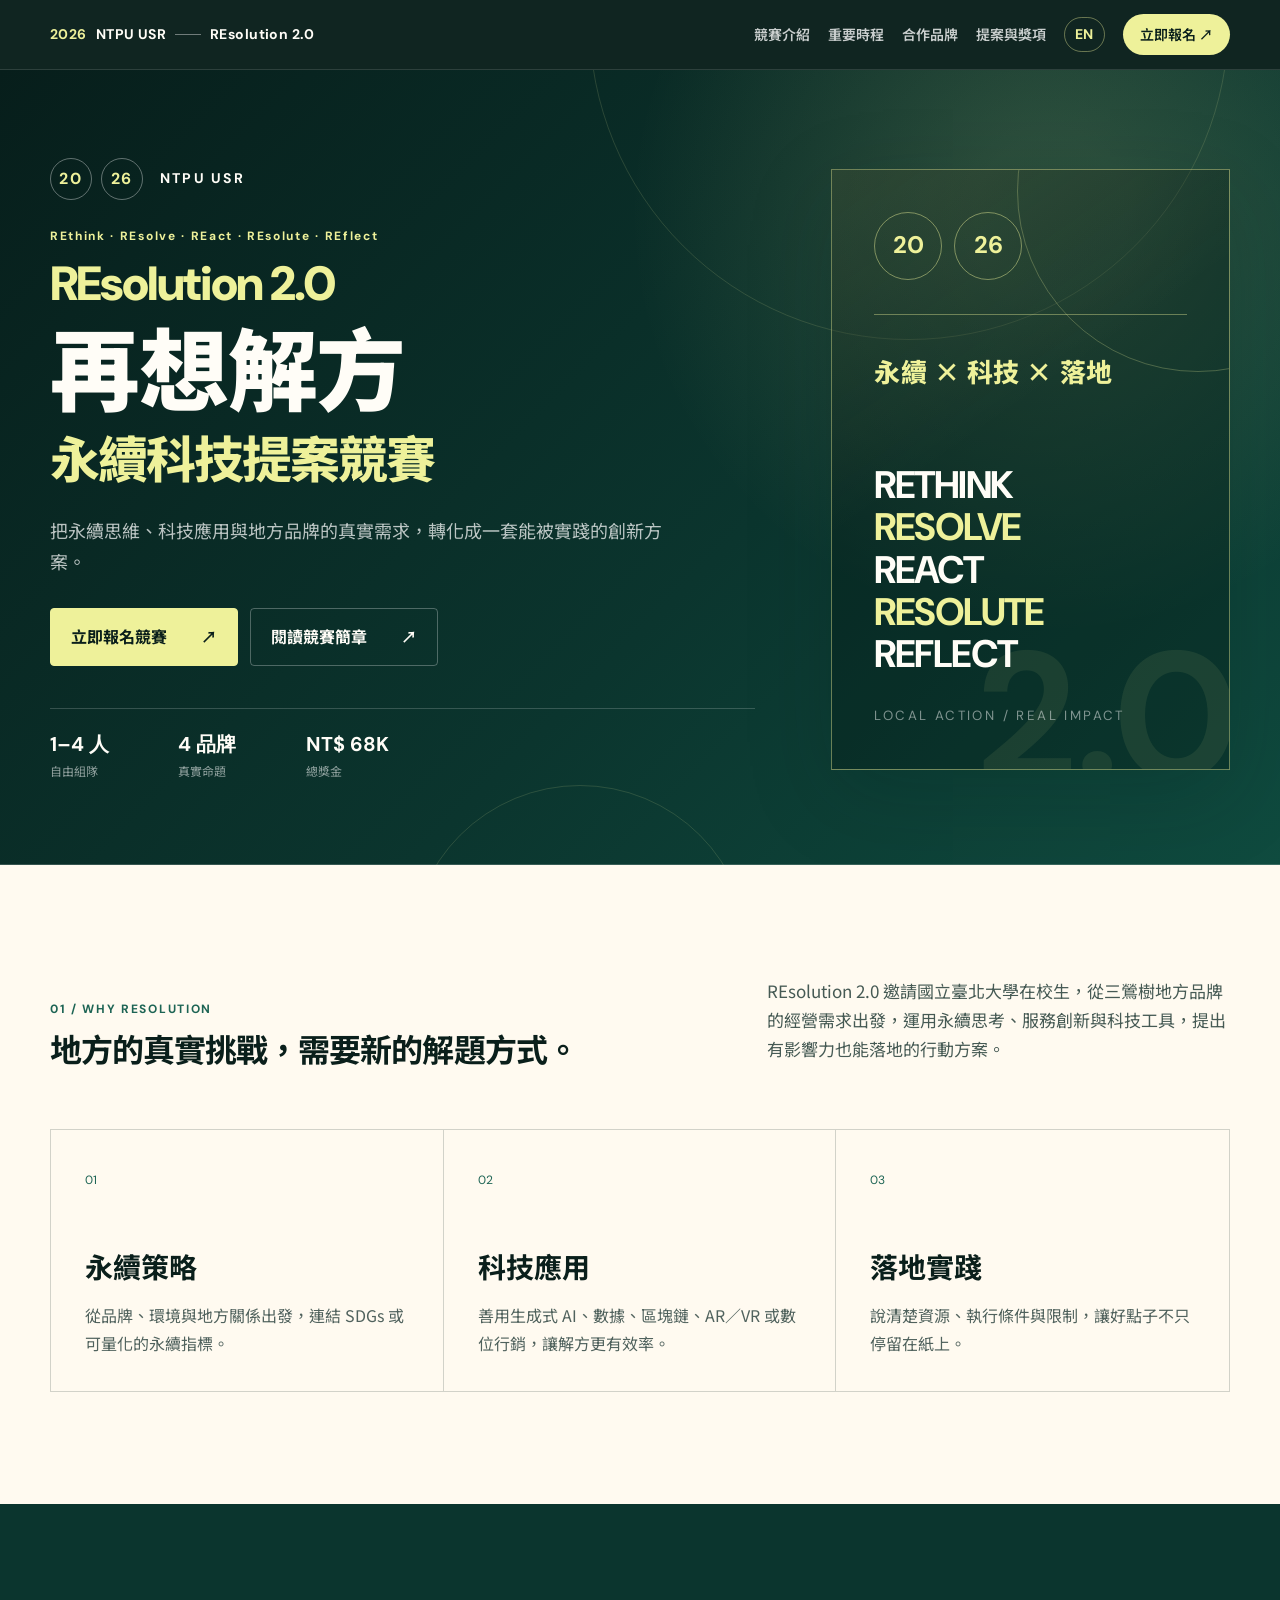
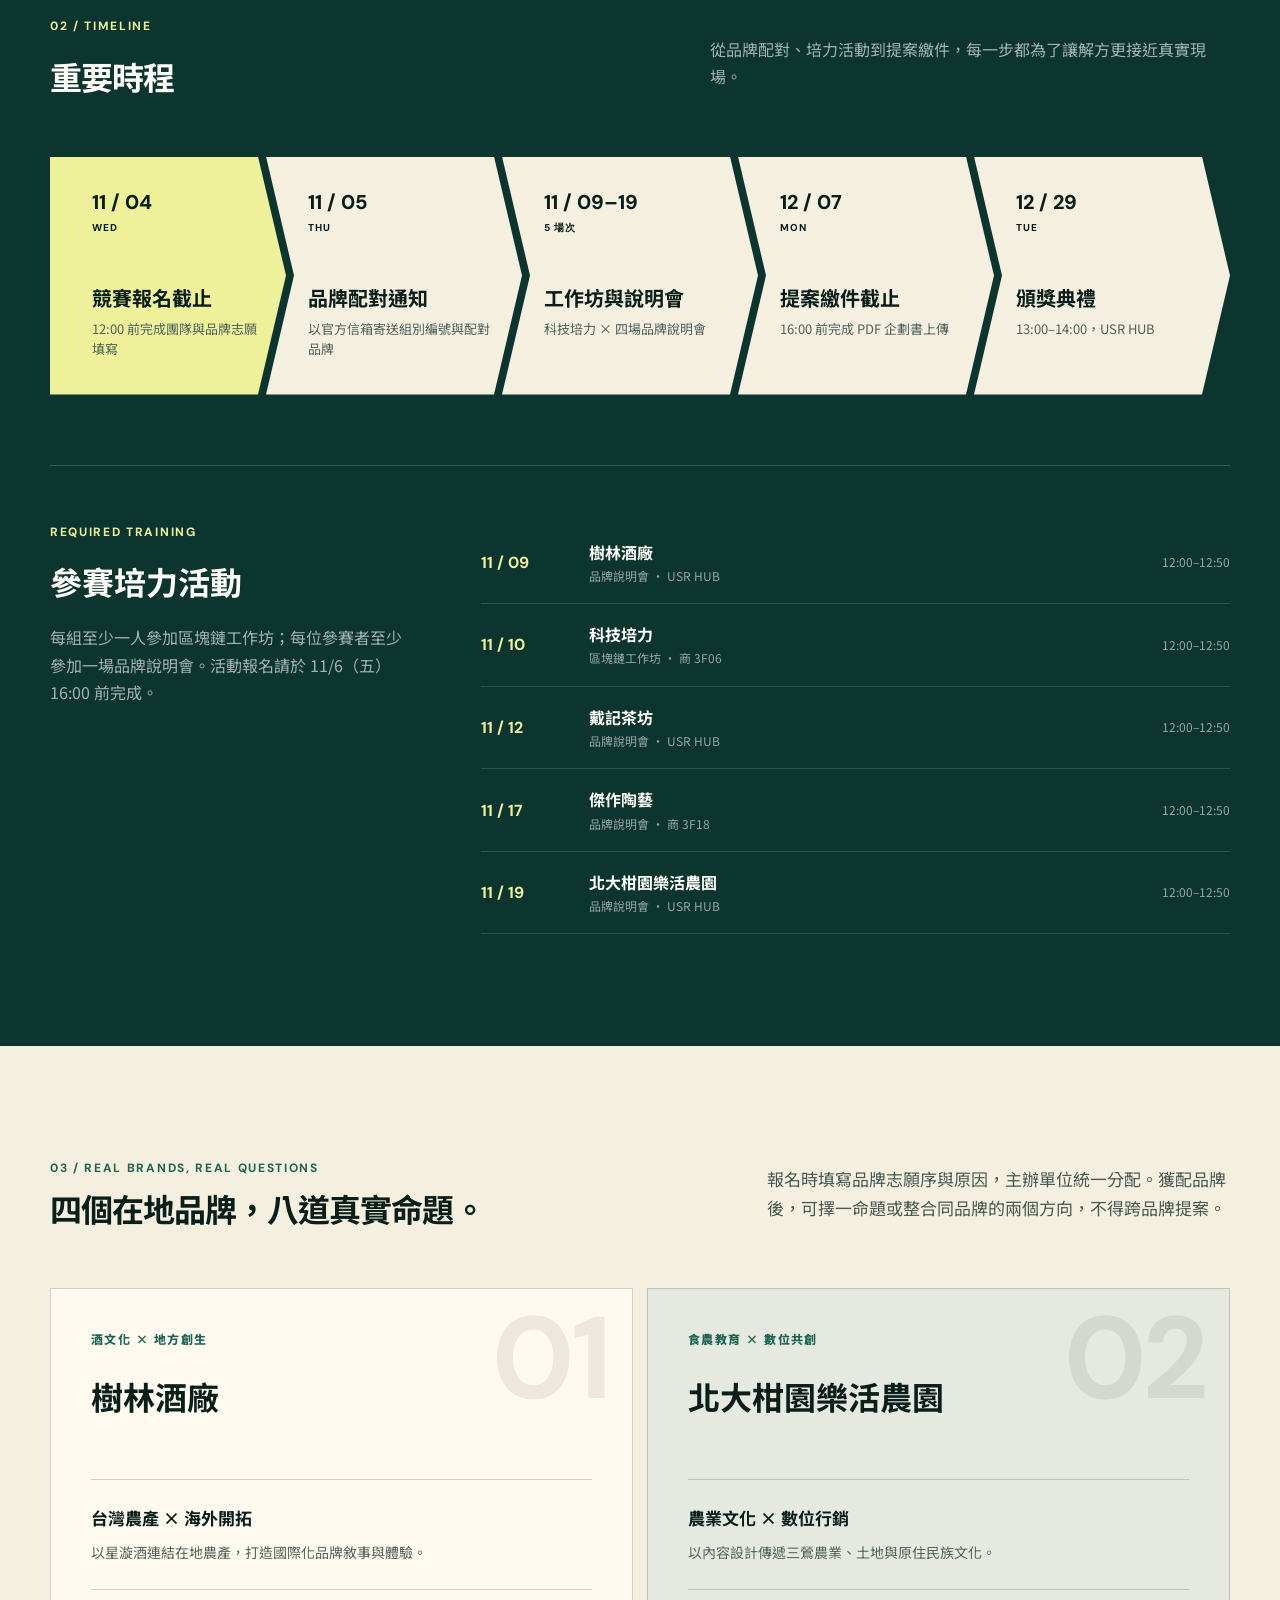
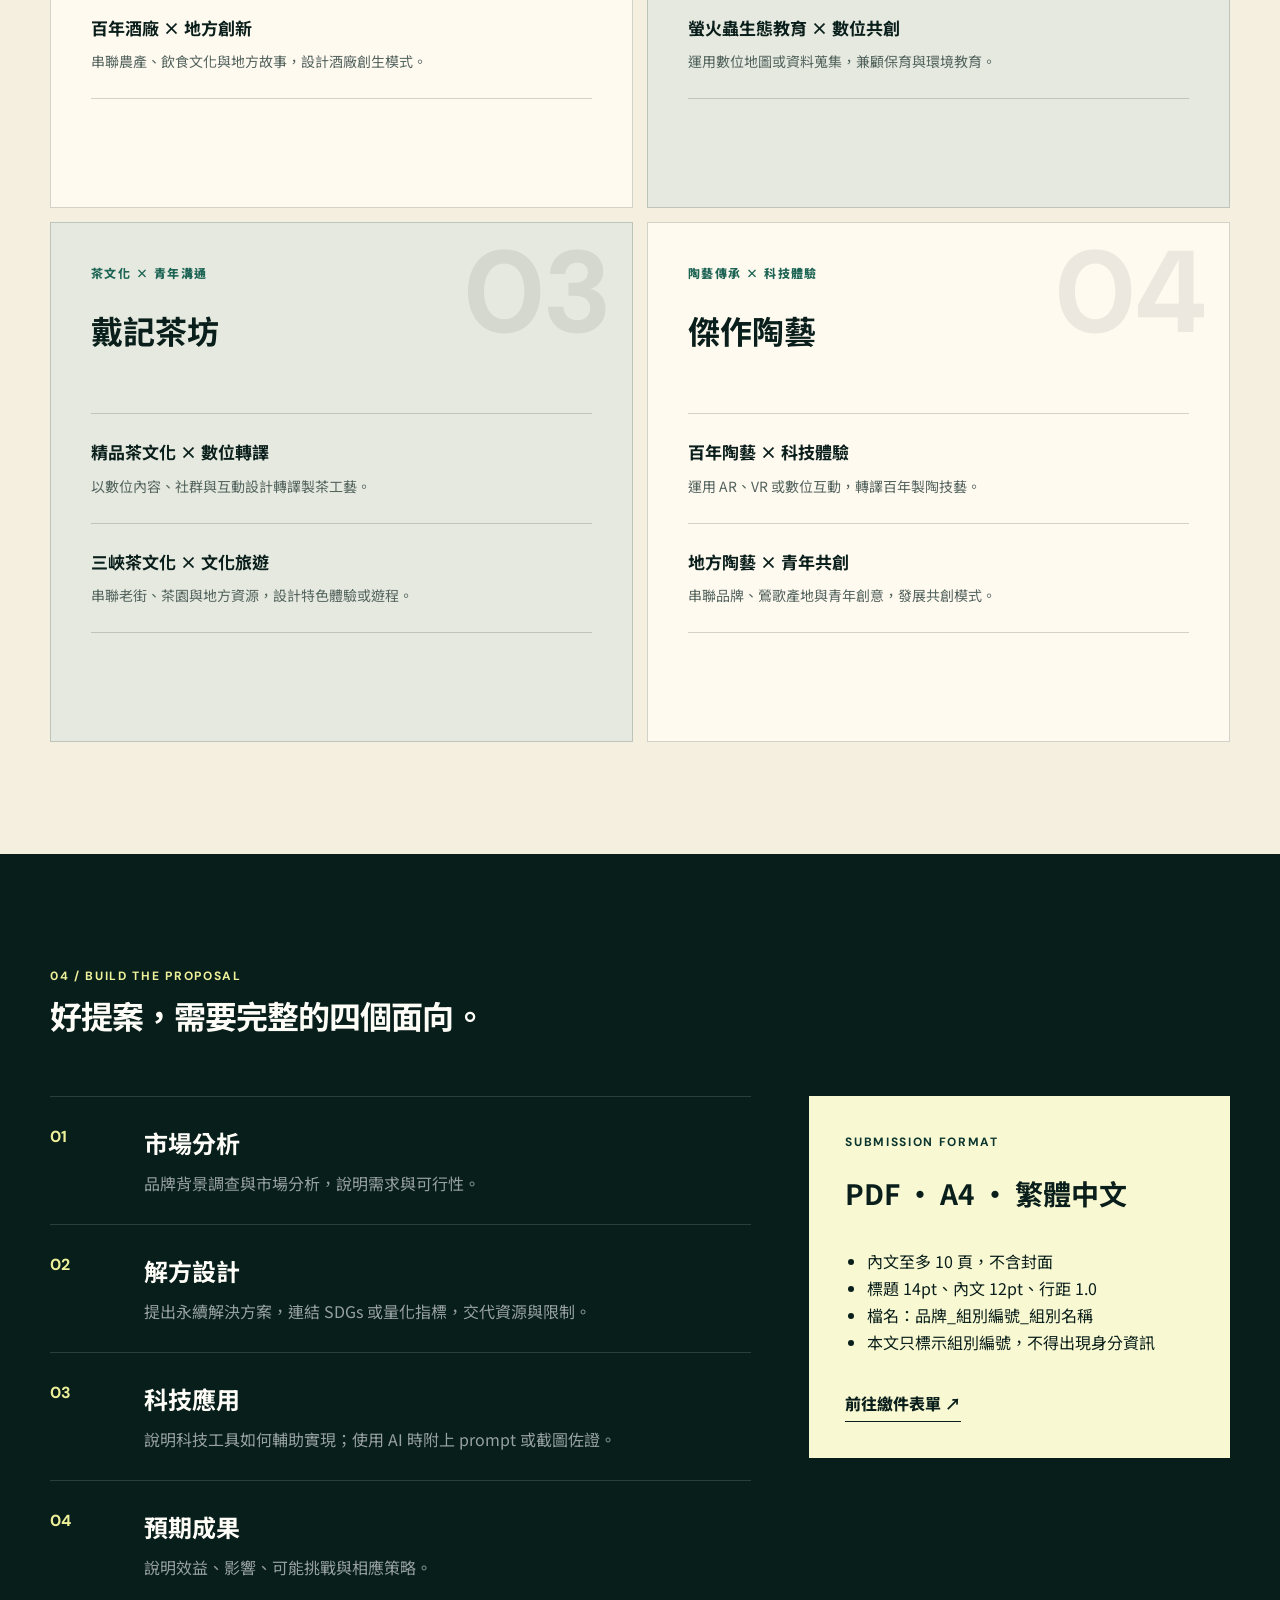
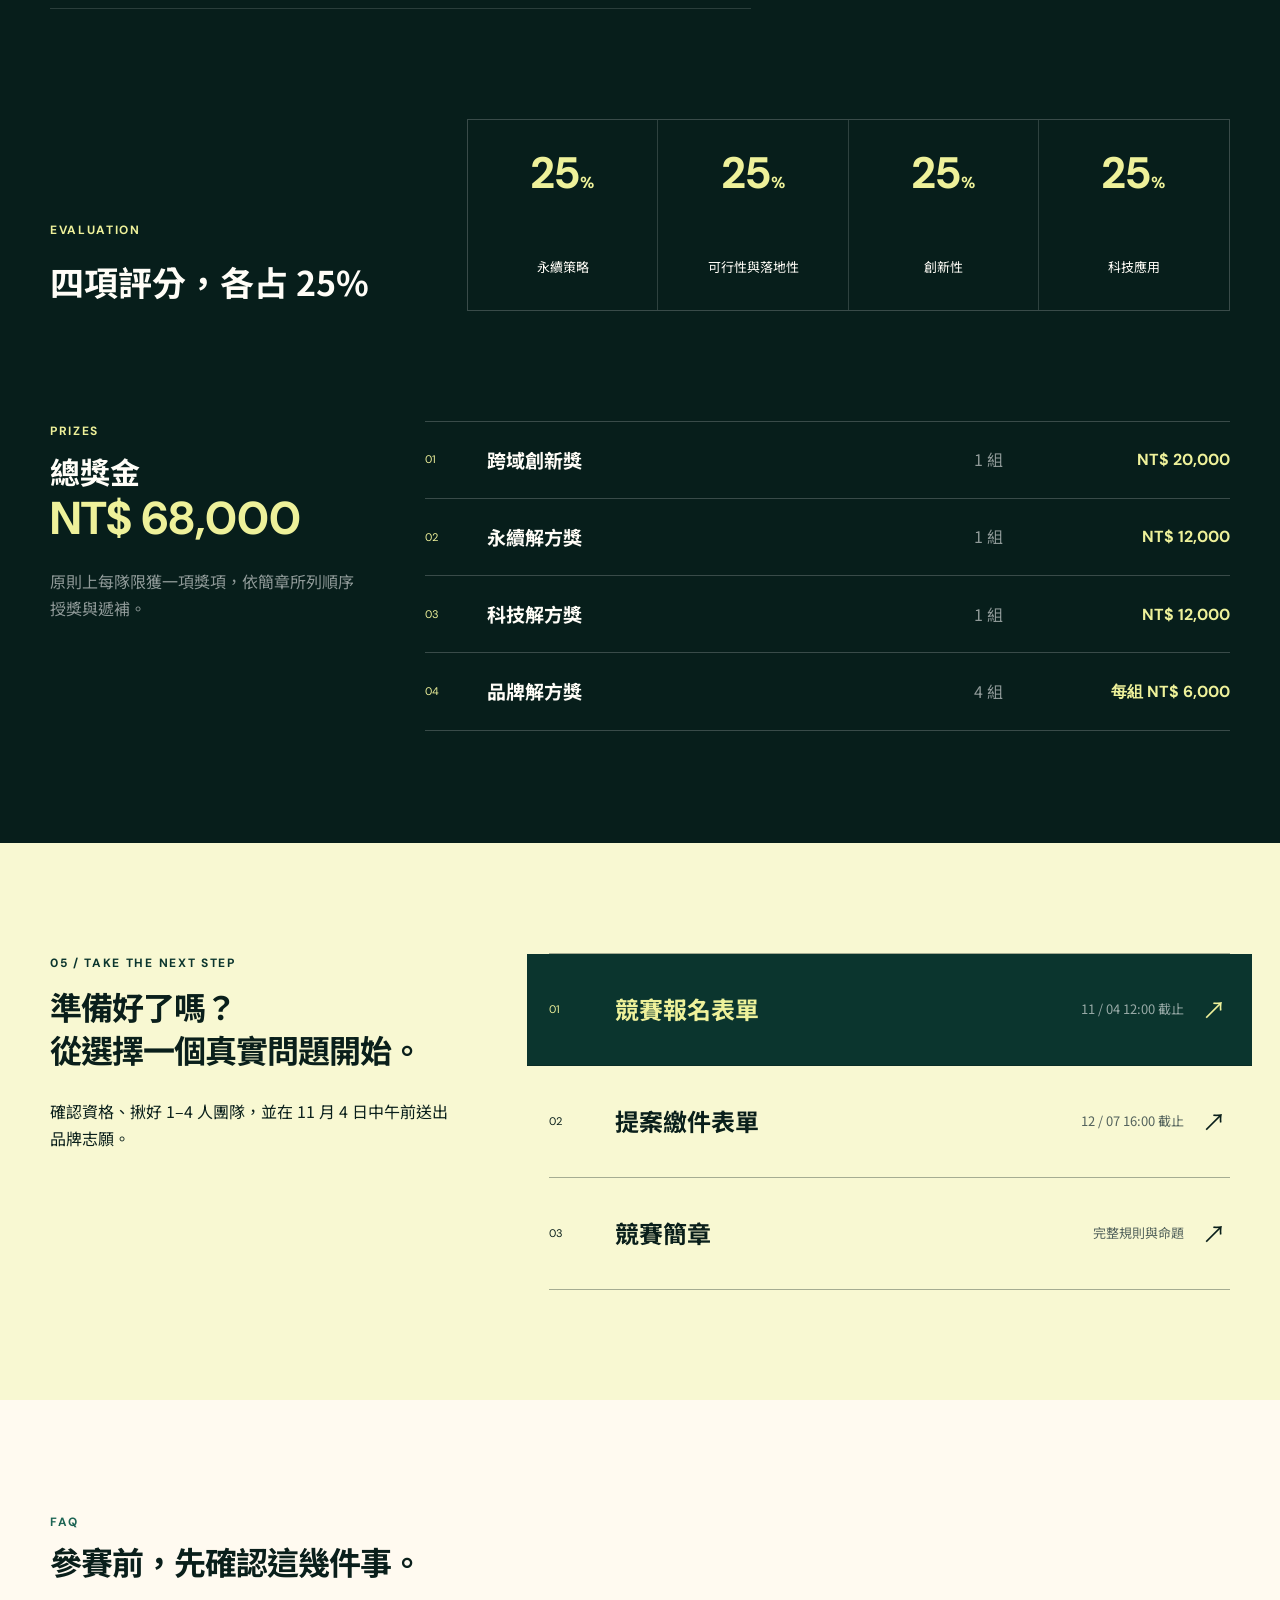
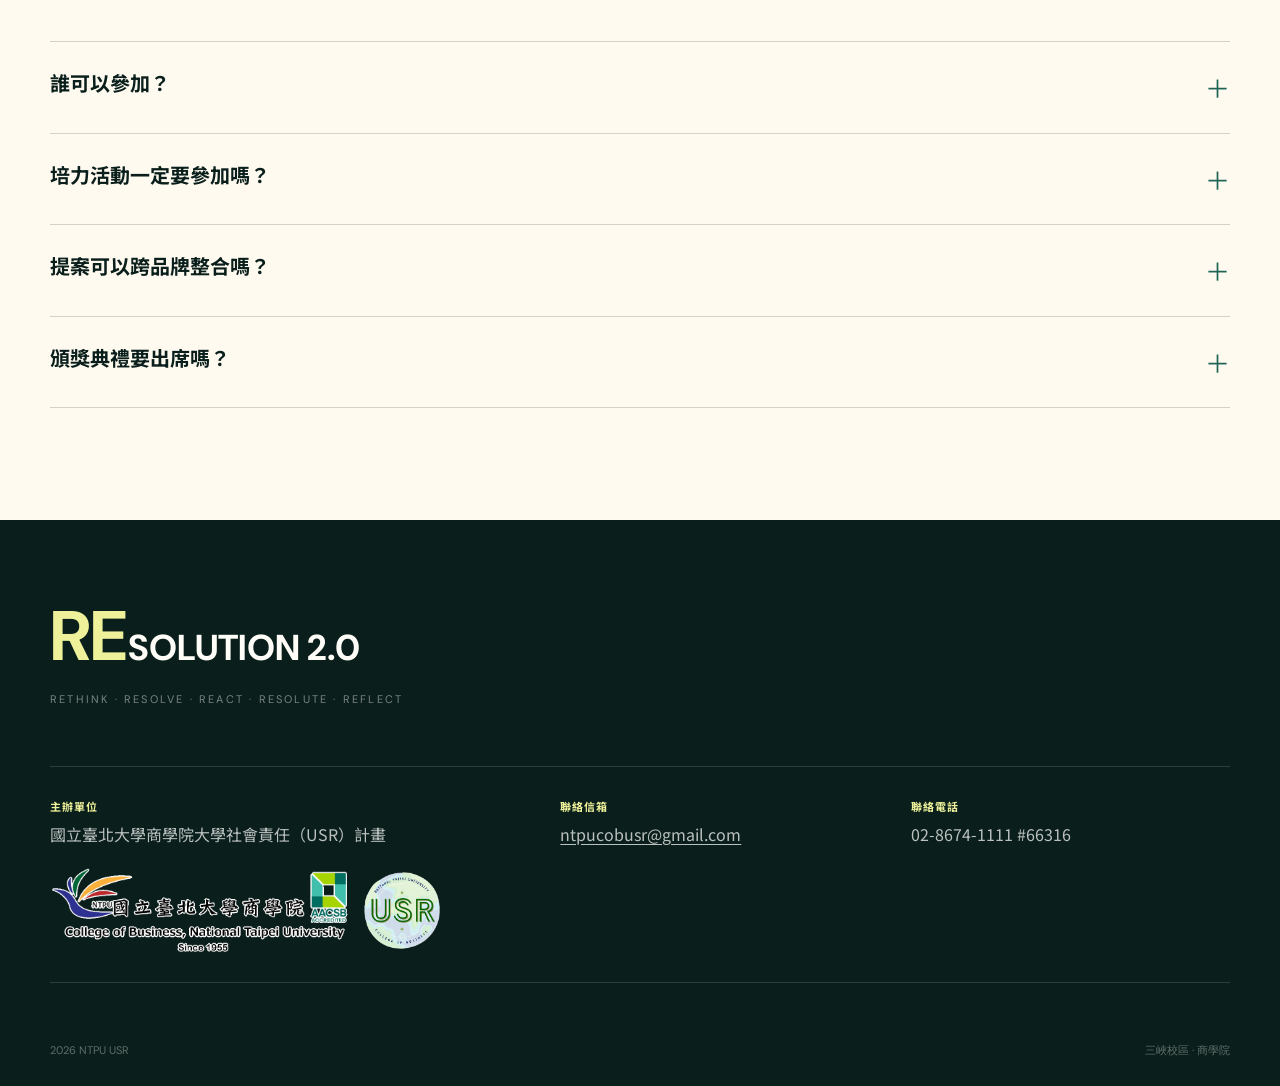
==== commit dbd46a32: "Add files via upload" ====
--- a/index.html
+++ b/index.html
@@ -106,17 +106,6 @@
         </article>
       </div>
 
-      <div class="re-path" aria-label="REsolution 五大行動關鍵">
-        <div><b>RE</b><span>think</span><small>重新思考</small></div>
-        <i>→</i>
-        <div><b>RE</b><span>solve</span><small>提出解方</small></div>
-        <i>→</i>
-        <div><b>RE</b><span>act</span><small>積極回應</small></div>
-        <i>→</i>
-        <div><b>RE</b><span>solute</span><small>堅定實踐</small></div>
-        <i>→</i>
-        <div><b>RE</b><span>flect</span><small>反思深化</small></div>
-      </div>
     </section>
 
     <section id="timeline" class="section timeline-section">
--- a/styles.css
+++ b/styles.css
@@ -278,19 +278,6 @@
 .pillars article > span { color: var(--green-3); font-family: "DM Sans", sans-serif; font-size: 12px; }
 .pillars h3 { margin: 52px 0 12px; font-size: 28px; }
 .pillars p { margin: 0; color: #50625d; }
-.re-path {
-  width: min(var(--max), 100%);
-  margin: 54px auto 0;
-  display: flex;
-  align-items: center;
-  justify-content: space-between;
-  gap: 16px;
-}
-.re-path div { display: grid; grid-template-columns: auto auto; align-items: baseline; column-gap: 0; }
-.re-path b { color: var(--green-3); font-family: "DM Sans", sans-serif; font-size: 28px; }
-.re-path span { font-family: "DM Sans", sans-serif; font-size: 20px; font-weight: 700; }
-.re-path small { grid-column: 1 / 3; color: #5b6d67; }
-.re-path i { color: #82918c; font-style: normal; }
 
 .timeline-section { color: var(--white); background: var(--green); }
 .light-heading { display: grid; grid-template-columns: 1fr 1fr; align-items: end; }
@@ -501,9 +488,6 @@
   .pillars article { min-height: 200px; border-right: 0; border-bottom: var(--border); }
   .pillars article:last-child { border-bottom: 0; }
   .pillars h3 { margin-top: 24px; }
-  .re-path { align-items: stretch; overflow-x: auto; justify-content: flex-start; padding-bottom: 14px; }
-  .re-path div { min-width: 126px; }
-  .re-path i { align-self: center; }
   .training-list div { grid-template-columns: 76px 1fr; }
   .training-list small { grid-column: 2; }
   .challenge-grid { grid-template-columns: 1fr; }
